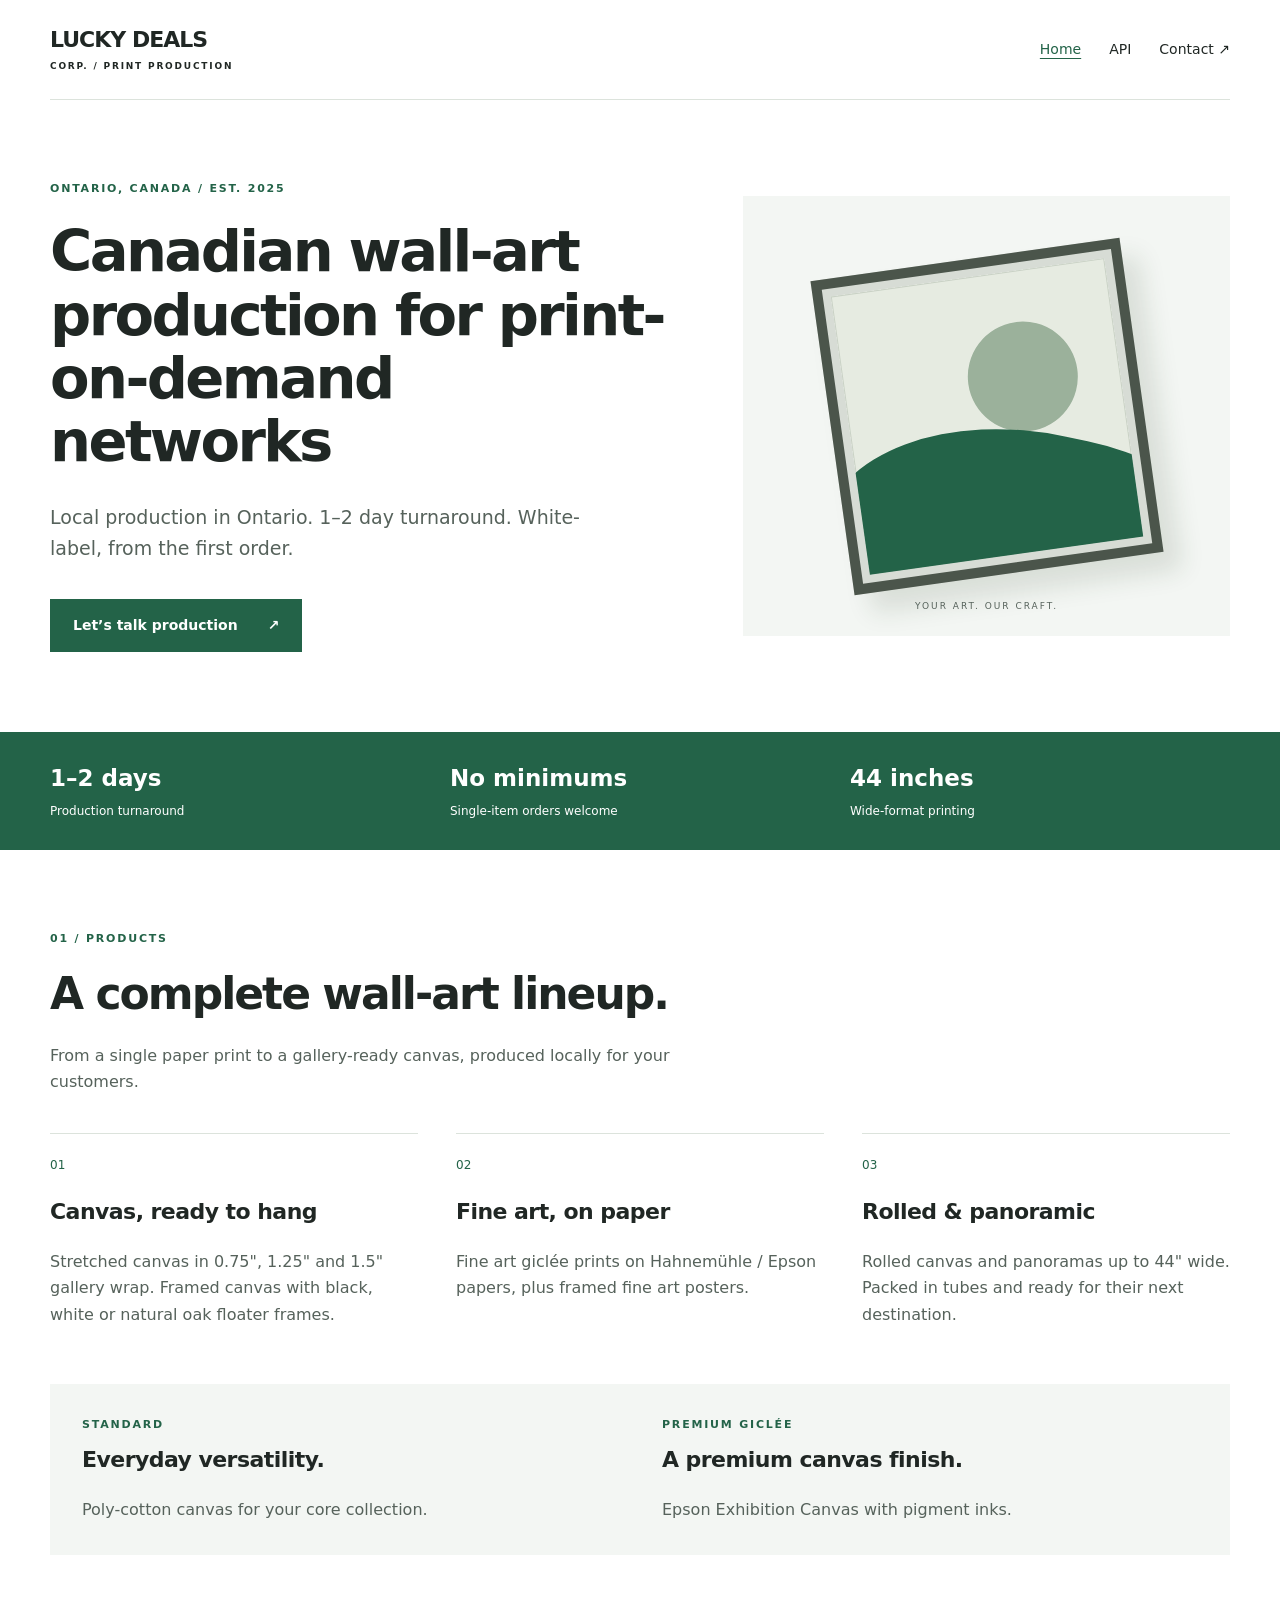
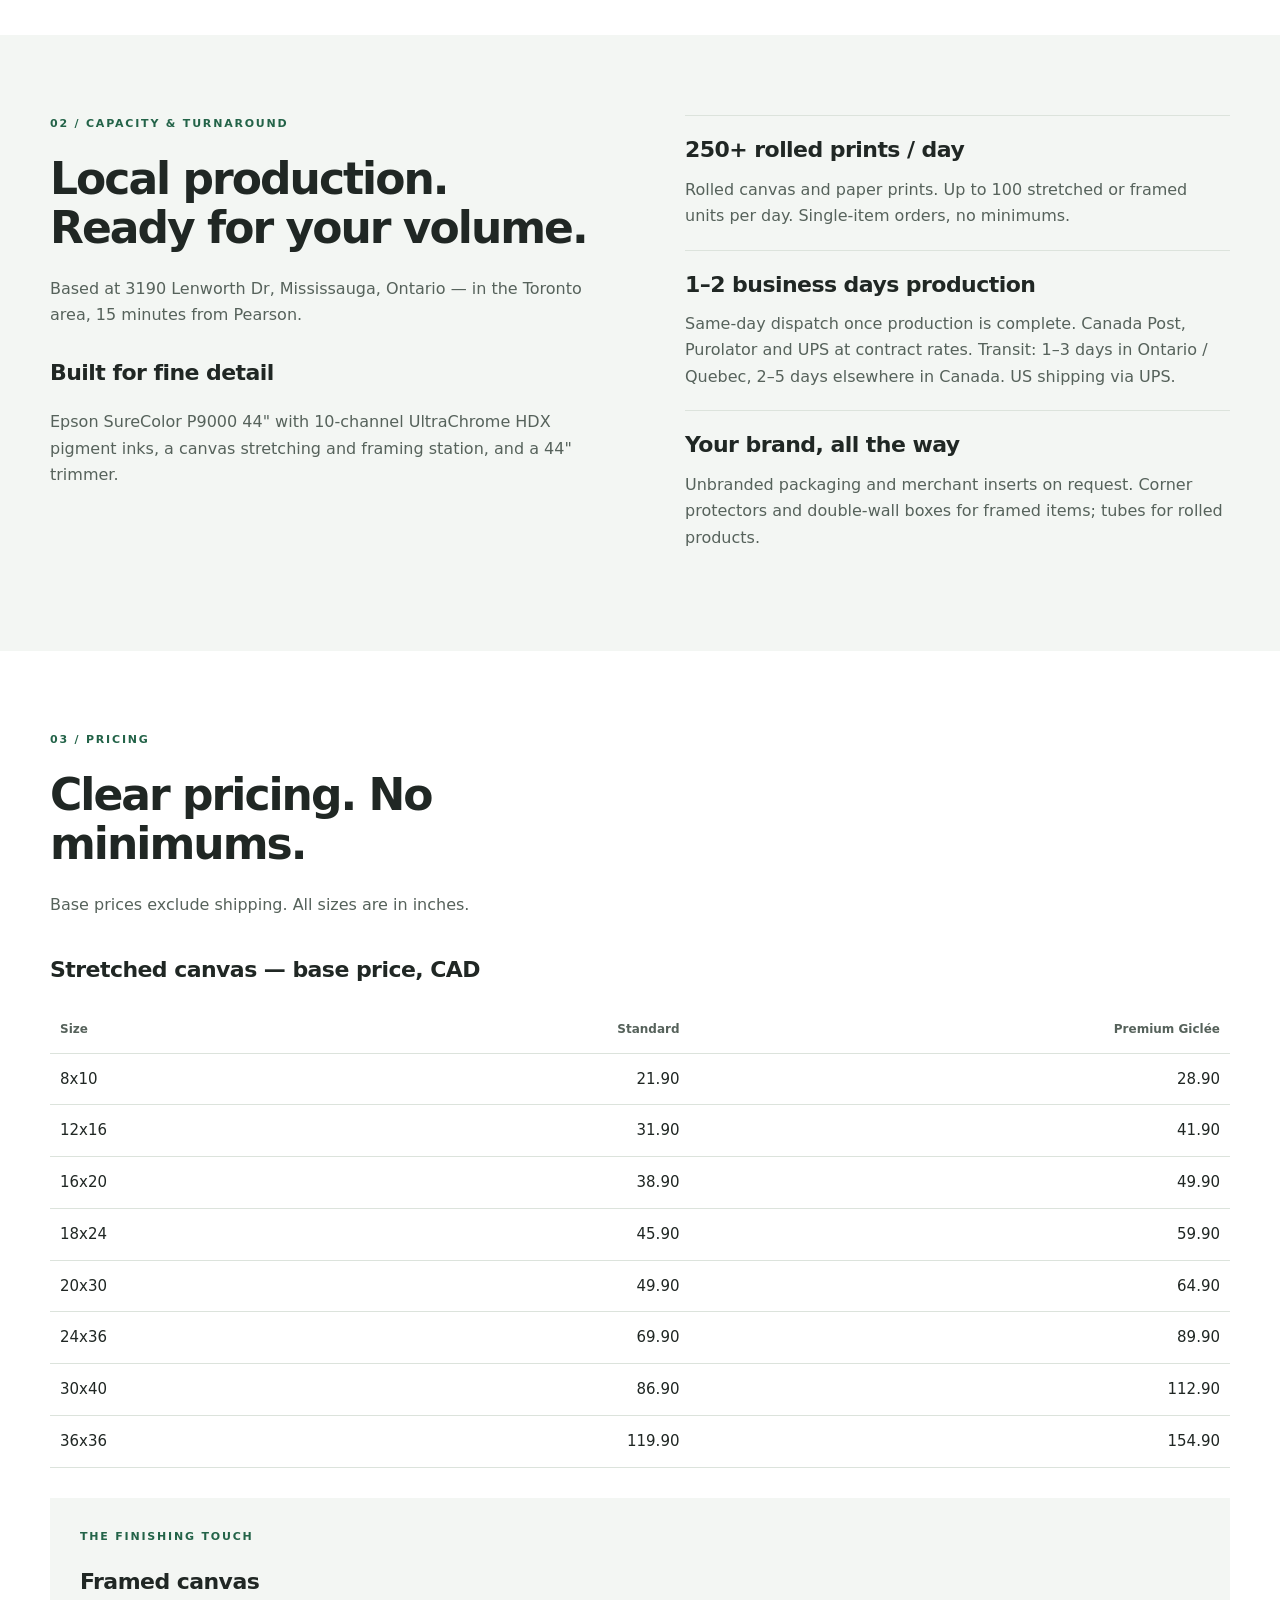
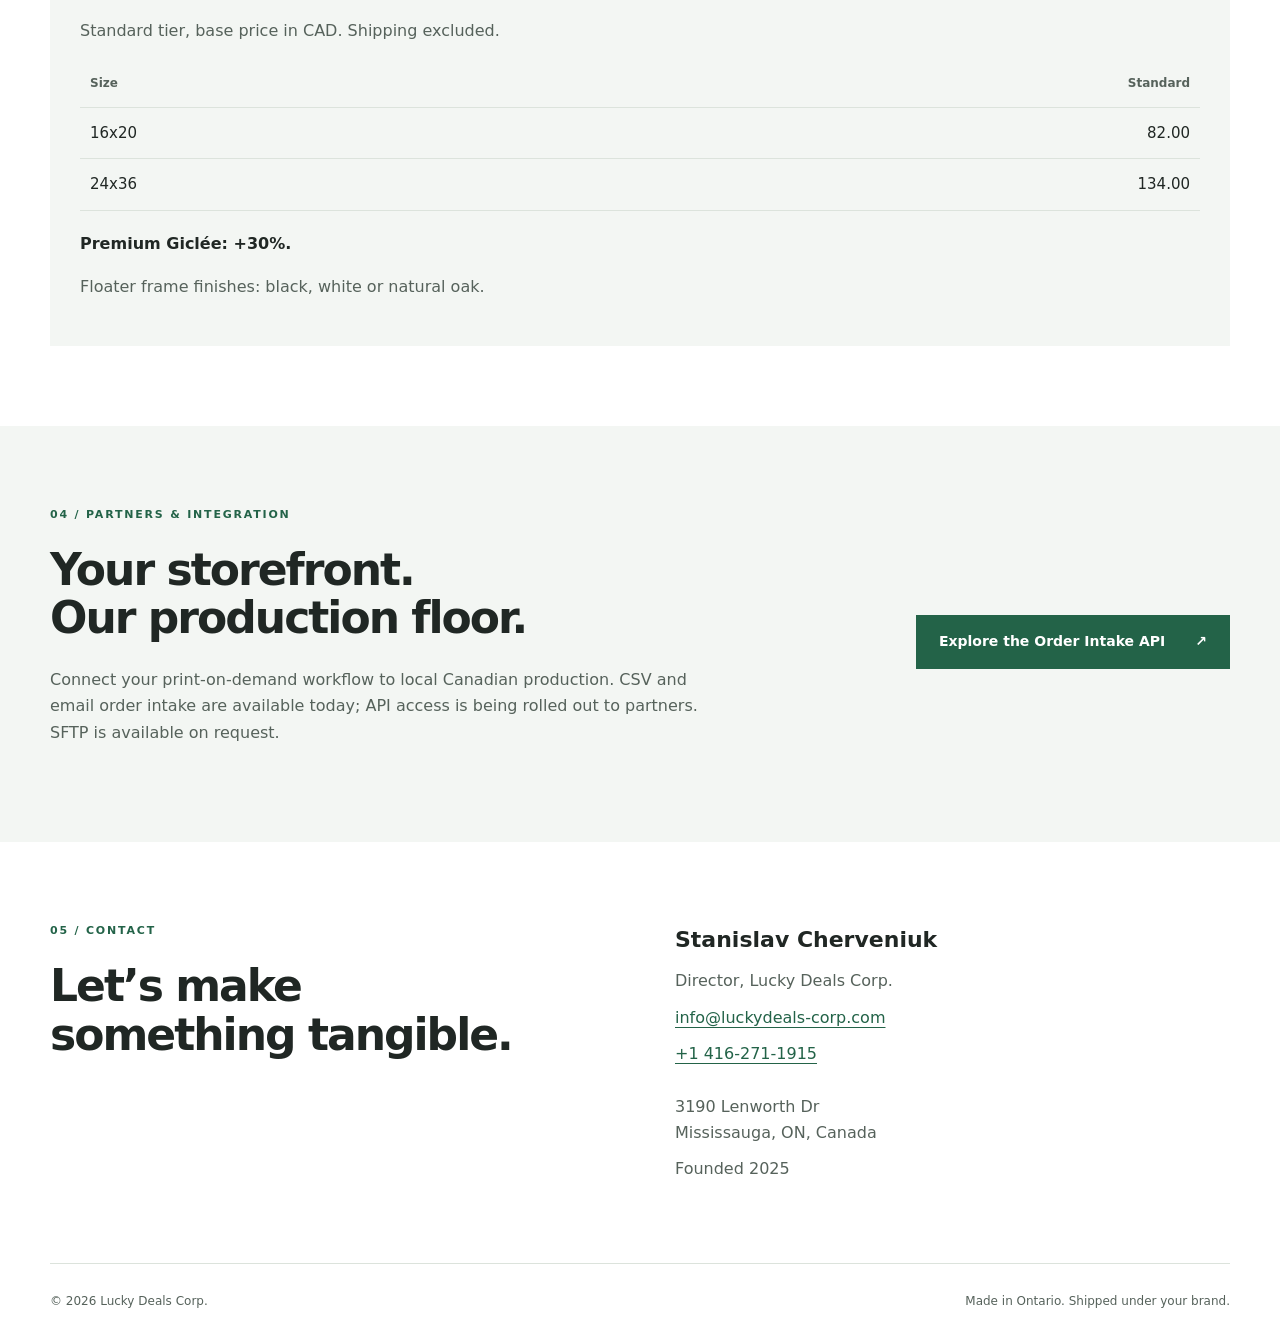
==== index.html @ c273208e "Build responsive wall-art production website and partner API docs" ====
<!doctype html>
<html lang="en"><head><meta charset="utf-8"><meta name="viewport" content="width=device-width, initial-scale=1"><title>Lucky Deals Corp. | Canadian wall-art production</title><meta name="description" content="White-label canvas and fine art print production in Ontario. No minimums, 1–2 business days production, and Canadian shipping."><link rel="stylesheet" href="style.css"></head><body><a class="skip" href="#main">Skip to content</a><header class="shell header"><a class="brand" href="index.html">LUCKY DEALS<span>CORP. / PRINT PRODUCTION</span></a><nav aria-label="Main navigation"><a href="index.html" aria-current="page">Home</a><a href="api.html">API</a><a href="mailto:info@luckydeals-corp.com">Contact <span aria-hidden="true">↗</span></a></nav></header><main id="main"><section class="shell hero"><div><p class="eyebrow">ONTARIO, CANADA / EST. 2025</p><h1>Canadian wall-art production for print-on-demand networks</h1><p class="lead">Local production in Ontario. 1–2 day turnaround. White-label, from the first order.</p><a class="button" href="mailto:info@luckydeals-corp.com">Let’s talk production <span aria-hidden="true">↗</span></a></div><div class="art" role="img" aria-label="Illustration of layered gallery-wrap canvas and a floater frame"><div class="art-frame"><div class="art-canvas"><div class="art-circle"></div><div class="art-hill"></div></div></div><span class="art-label">YOUR ART. OUR CRAFT.</span></div></section>
<div class="band"><div class="shell facts"><span><strong>1–2 days</strong>Production turnaround</span><span><strong>No minimums</strong>Single-item orders welcome</span><span><strong>44 inches</strong>Wide-format printing</span></div></div>
<section class="shell section" id="products"><div class="section-heading"><p class="eyebrow">01 / PRODUCTS</p><h2>A complete wall-art lineup.</h2><p>From a single paper print to a gallery-ready canvas, produced locally for your customers.</p></div><div class="products"><article><span class="number">01</span><h3>Canvas, ready to hang</h3><p>Stretched canvas in 0.75", 1.25" and 1.5" gallery wrap. Framed canvas with black, white or natural oak floater frames.</p></article><article><span class="number">02</span><h3>Fine art, on paper</h3><p>Fine art giclée prints on Hahnemühle / Epson papers, plus framed fine art posters.</p></article><article><span class="number">03</span><h3>Rolled &amp; panoramic</h3><p>Rolled canvas and panoramas up to 44" wide. Packed in tubes and ready for their next destination.</p></article></div><div class="tiers"><div><p class="eyebrow">STANDARD</p><h3>Everyday versatility.</h3><p>Poly-cotton canvas for your core collection.</p></div><div><p class="eyebrow">PREMIUM GICLÉE</p><h3>A premium canvas finish.</h3><p>Epson Exhibition Canvas with pigment inks.</p></div></div></section>
<section class="section soft"><div class="shell operations"><div><p class="eyebrow">02 / CAPACITY &amp; TURNAROUND</p><h2>Local production.<br>Ready for your volume.</h2><p>Based at 3190 Lenworth Dr, Mississauga, Ontario — in the Toronto area, 15 minutes from Pearson.</p><h3>Built for fine detail</h3><p>Epson SureColor P9000 44" with 10-channel UltraChrome HDX pigment inks, a canvas stretching and framing station, and a 44" trimmer.</p></div><div class="details"><article><h3>250+ rolled prints / day</h3><p>Rolled canvas and paper prints. Up to 100 stretched or framed units per day. Single-item orders, no minimums.</p></article><article><h3>1–2 business days production</h3><p>Same-day dispatch once production is complete. Canada Post, Purolator and UPS at contract rates. Transit: 1–3 days in Ontario / Quebec, 2–5 days elsewhere in Canada. US shipping via UPS.</p></article><article><h3>Your brand, all the way</h3><p>Unbranded packaging and merchant inserts on request. Corner protectors and double-wall boxes for framed items; tubes for rolled products.</p></article></div></div></section>
<section class="shell section" id="pricing"><div class="section-heading"><p class="eyebrow">03 / PRICING</p><h2>Clear pricing. No minimums.</h2><p>Base prices exclude shipping. All sizes are in inches.</p></div><div class="pricing-layout"><div><h3>Stretched canvas — base price, CAD</h3><div class="table-wrap"><table><thead><tr><th scope="col">Size</th><th scope="col">Standard</th><th scope="col">Premium Giclée</th></tr></thead><tbody><tr><th scope="row">8x10</th><td>21.90</td><td>28.90</td></tr><tr><th scope="row">12x16</th><td>31.90</td><td>41.90</td></tr><tr><th scope="row">16x20</th><td>38.90</td><td>49.90</td></tr><tr><th scope="row">18x24</th><td>45.90</td><td>59.90</td></tr><tr><th scope="row">20x30</th><td>49.90</td><td>64.90</td></tr><tr><th scope="row">24x36</th><td>69.90</td><td>89.90</td></tr><tr><th scope="row">30x40</th><td>86.90</td><td>112.90</td></tr><tr><th scope="row">36x36</th><td>119.90</td><td>154.90</td></tr></tbody></table></div></div><aside class="framed"><p class="eyebrow">THE FINISHING TOUCH</p><h3>Framed canvas</h3><p>Standard tier, base price in CAD. Shipping excluded.</p><table><thead><tr><th scope="col">Size</th><th scope="col">Standard</th></tr></thead><tbody><tr><th scope="row">16x20</th><td>82.00</td></tr><tr><th scope="row">24x36</th><td>134.00</td></tr></tbody></table><p class="note">Premium Giclée: +30%.</p><p>Floater frame finishes: black, white or natural oak.</p></aside></div></section>
<section class="soft section"><div class="shell partner"><div><p class="eyebrow">04 / PARTNERS &amp; INTEGRATION</p><h2>Your storefront.<br>Our production floor.</h2><p>Connect your print-on-demand workflow to local Canadian production. CSV and email order intake are available today; API access is being rolled out to partners. SFTP is available on request.</p></div><a class="button" href="api.html">Explore the Order Intake API <span aria-hidden="true">↗</span></a></div></section>
<section class="shell section contact" id="contact"><div><p class="eyebrow">05 / CONTACT</p><h2>Let’s make<br>something tangible.</h2></div><address><strong>Stanislav Cherveniuk</strong><span>Director, Lucky Deals Corp.</span><a href="mailto:info@luckydeals-corp.com">info@luckydeals-corp.com</a><a href="tel:+14162711915">+1 416-271-1915</a><span>3190 Lenworth Dr<br>Mississauga, ON, Canada</span><span>Founded 2025</span></address></section></main><footer class="shell footer"><span>© 2026 Lucky Deals Corp.</span><span>Made in Ontario. Shipped under your brand.</span></footer></body></html>
---- style.css ----
/* Shared buildless stylesheet. */
:root{--ink:#202724;--muted:#56625b;--accent:#236348;--soft:#f3f6f3;--line:#dce3dc}*{box-sizing:border-box}html{scroll-behavior:smooth}body{margin:0;background:#fff;color:var(--ink);font:16px/1.65 system-ui,-apple-system,BlinkMacSystemFont,"Segoe UI",sans-serif}a{color:var(--accent);text-underline-offset:4px}a:hover{text-decoration-thickness:2px}a:focus-visible,pre:focus-visible{outline:3px solid var(--accent);outline-offset:5px}.shell{width:min(1180px,calc(100% - 64px));margin-inline:auto}.header{display:flex;align-items:center;justify-content:space-between;gap:24px;padding-block:26px;border-bottom:1px solid var(--line)}.brand{color:var(--ink);font-size:22px;line-height:1.2;font-weight:850;letter-spacing:-1px;text-decoration:none}.brand span{display:block;font-size:9px;letter-spacing:1.8px;font-weight:600;margin-top:7px}nav{display:flex;gap:28px}nav a{color:var(--ink);text-decoration:none;font-size:14px;padding-block:12px}nav a[aria-current]{color:var(--accent);text-decoration:underline}.skip{position:absolute;top:-100px;left:20px;background:white;padding:12px;z-index:3}.skip:focus{top:12px}.hero{display:grid;grid-template-columns:1.3fr 1fr;gap:60px;align-items:center;padding-block:80px}h1,h2,h3,p{margin-top:0}h1,h2,h3{line-height:1.1;letter-spacing:-.045em}h1{font-size:clamp(38px,4.5vw,60px);font-weight:650;margin-bottom:28px}h2{font-size:clamp(32px,3.5vw,44px);font-weight:600;margin-bottom:24px}h3{font-size:22px;font-weight:600;line-height:1.3;letter-spacing:-.025em}.eyebrow{font-size:11px;font-weight:750;letter-spacing:1.8px;color:var(--accent);margin-bottom:22px}.lead{font-size:19px;color:var(--muted);max-width:570px}.button{display:inline-flex;justify-content:space-between;gap:30px;align-items:center;background:var(--accent);color:white;padding:15px 23px;text-decoration:none;font-size:14px;font-weight:600;margin-top:16px}.button:hover{background:#174c35}.art{height:440px;position:relative;display:grid;place-items:center;background:var(--soft);overflow:hidden}.art-frame{width:64%;height:72%;background:#d7dcd5;border:10px solid #4b554b;box-shadow:16px 20px 24px #263d2320;transform:rotate(-8deg);padding:8px}.art-canvas{position:relative;height:100%;overflow:hidden;background:#e6ebe1;box-shadow:inset 0 0 0 1px #cad2c6}.art-circle{width:110px;height:110px;border-radius:50%;background:#9bb19b;position:absolute;right:15%;top:18%}.art-hill{width:160%;height:100%;background:var(--accent);position:absolute;left:-20%;top:58%;border-radius:50% 45% 0 0;transform:rotate(20deg)}.art-label{position:absolute;bottom:22px;font-size:9px;letter-spacing:2px;color:var(--muted)}.band{background:var(--accent);color:white}.facts{display:grid;grid-template-columns:repeat(3,1fr);padding-block:28px;gap:20px}.facts span{font-size:12px;display:grid;gap:4px}.facts strong{font-size:23px;font-weight:600}.section{padding-block:80px}.section-heading{max-width:650px;margin-bottom:38px}.section-heading p:last-child,p{color:var(--muted)}.products{display:grid;grid-template-columns:repeat(3,1fr);gap:38px}.products article{border-top:1px solid var(--line);padding-top:22px}.number{font-size:12px;color:var(--accent);display:block;margin-bottom:22px}.tiers{display:grid;grid-template-columns:1fr 1fr;gap:44px;margin-top:40px;padding:32px;background:var(--soft)}.tiers p:last-child{margin-bottom:0}.tiers .eyebrow{margin-bottom:12px}.soft{background:var(--soft)}.operations{display:grid;grid-template-columns:1fr 1fr;gap:90px}.operations h3{margin-top:30px}.details article{border-top:1px solid var(--line);padding-block:20px}.details h3{margin-top:0;margin-bottom:12px}.details p{margin-bottom:0}.pricing-layout{display:grid;grid-template-columns:1fr;gap:30px;align-items:start}.table-wrap{max-width:100%}table{width:100%;border-collapse:collapse;text-align:left;font-size:15px}th,td{padding:13px 10px;border-bottom:1px solid var(--line)}thead th{font-size:12px;color:var(--muted);font-weight:600}tbody th{font-weight:500}td:not(:first-child),thead th:not(:first-child){text-align:right;font-variant-numeric:tabular-nums}.framed{padding:30px;background:var(--soft)}.note{font-weight:650;color:var(--ink);margin-top:20px}.partner{display:flex;justify-content:space-between;align-items:center;gap:60px}.partner>div{max-width:650px}.partner .button{flex-shrink:0}.contact{display:grid;grid-template-columns:1fr 1fr;gap:70px}address{font-style:normal;display:grid;gap:10px}address strong{font-size:22px}address span{color:var(--muted)}address span:nth-last-child(2){margin-top:16px}.footer{border-top:1px solid var(--line);padding-block:28px;display:flex;justify-content:space-between;gap:20px;font-size:12px;color:var(--muted)}.docs{max-width:900px;padding-top:70px}.docs h1{font-size:clamp(38px,5vw,64px)}.notice{border-left:3px solid var(--accent);background:var(--soft);padding:18px 22px;color:var(--ink)}.docs-intro{padding-bottom:30px}.endpoint{padding-block:36px;border-top:1px solid var(--line)}.endpoint h2{font-size:28px;overflow-wrap:anywhere}.endpoint h3{font-size:16px;margin-top:25px}.method{display:inline-block;font:700 12px/1.4 system-ui;background:var(--soft);color:var(--accent);padding:6px 9px;vertical-align:middle;letter-spacing:0}code{font-family:ui-monospace,SFMono-Regular,Consolas,monospace;font-size:.87em;overflow-wrap:anywhere}pre{background:#202c25;color:#edf5ed;padding:24px;max-width:100%;border-radius:2px;white-space:pre-wrap;overflow-wrap:anywhere;font-size:14px;line-height:1.65}pre code{font-size:inherit}.sku-list{padding-left:22px}.sku-list li{padding:5px 0}.docs td{text-align:left}.docs .footer{margin-top:30px}@media(max-width:800px){.hero{gap:30px;padding-block:50px}.art{height:350px}.operations{gap:35px}.pricing-layout{gap:30px;grid-template-columns:1fr}.partner{align-items:flex-start;flex-direction:column;gap:12px}.products{gap:22px}.section{padding-block:55px}}@media(max-width:600px){.shell{width:calc(100% - 36px)}.header{gap:16px;flex-wrap:wrap;padding-block:20px}.brand{font-size:20px}.brand span{font-size:8px}nav{gap:20px}.hero{grid-template-columns:1fr;gap:32px;padding-block:38px}.art{height:310px}.hero h1{font-size:40px}.facts{gap:18px}.facts strong{font-size:18px}.facts span{font-size:11px}.products,.tiers,.operations,.pricing-layout,.contact{grid-template-columns:1fr;gap:28px}.tiers{padding:24px;margin-top:24px}.products article{padding-top:20px}.number{margin-bottom:12px}.section{padding-block:45px}.section-heading{margin-bottom:28px}th,td{padding:12px 6px;font-size:14px}thead th{font-size:11px}.framed{padding:24px}.footer{flex-direction:column;gap:6px}.docs{padding-top:38px}pre{padding:16px;font-size:12px}.endpoint h2{font-size:23px}.docs td{font-size:13px}.contact{gap:16px}.button{gap:20px}}@media(prefers-reduced-motion:reduce){html{scroll-behavior:auto}}
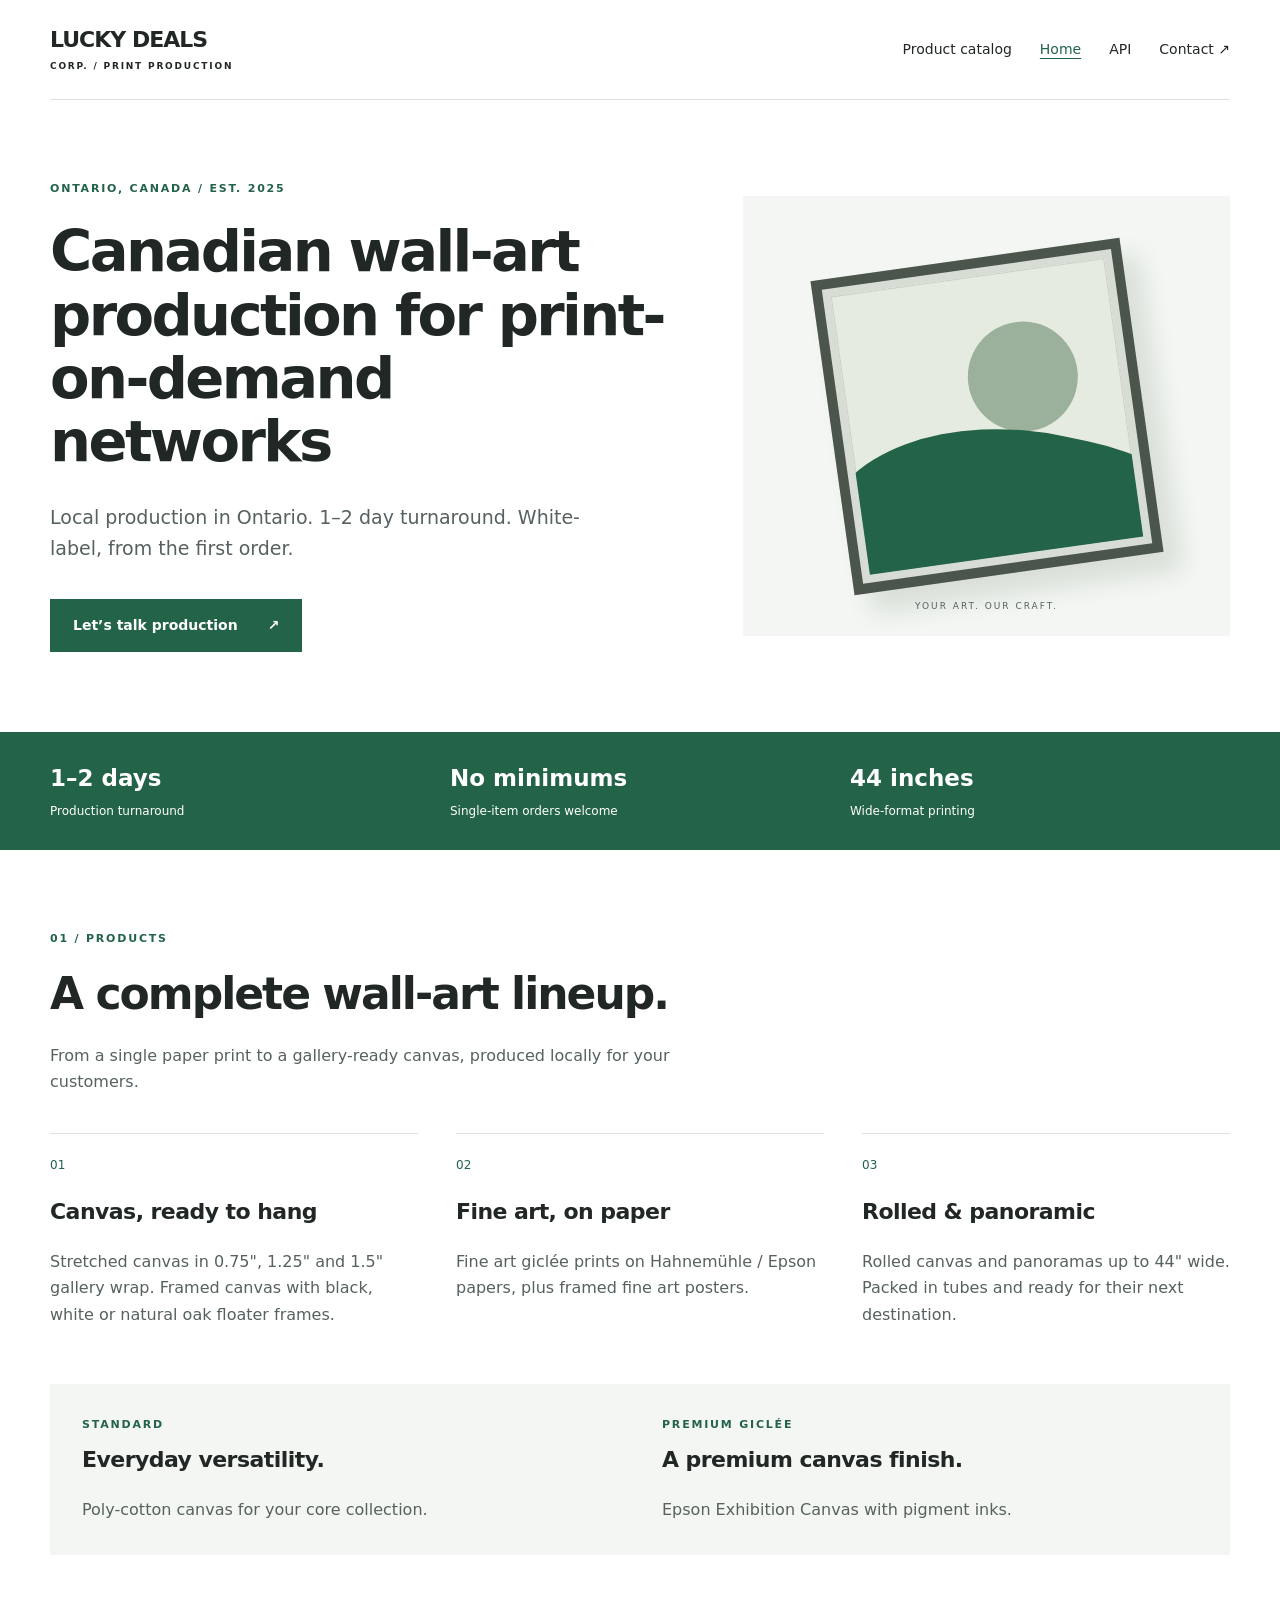
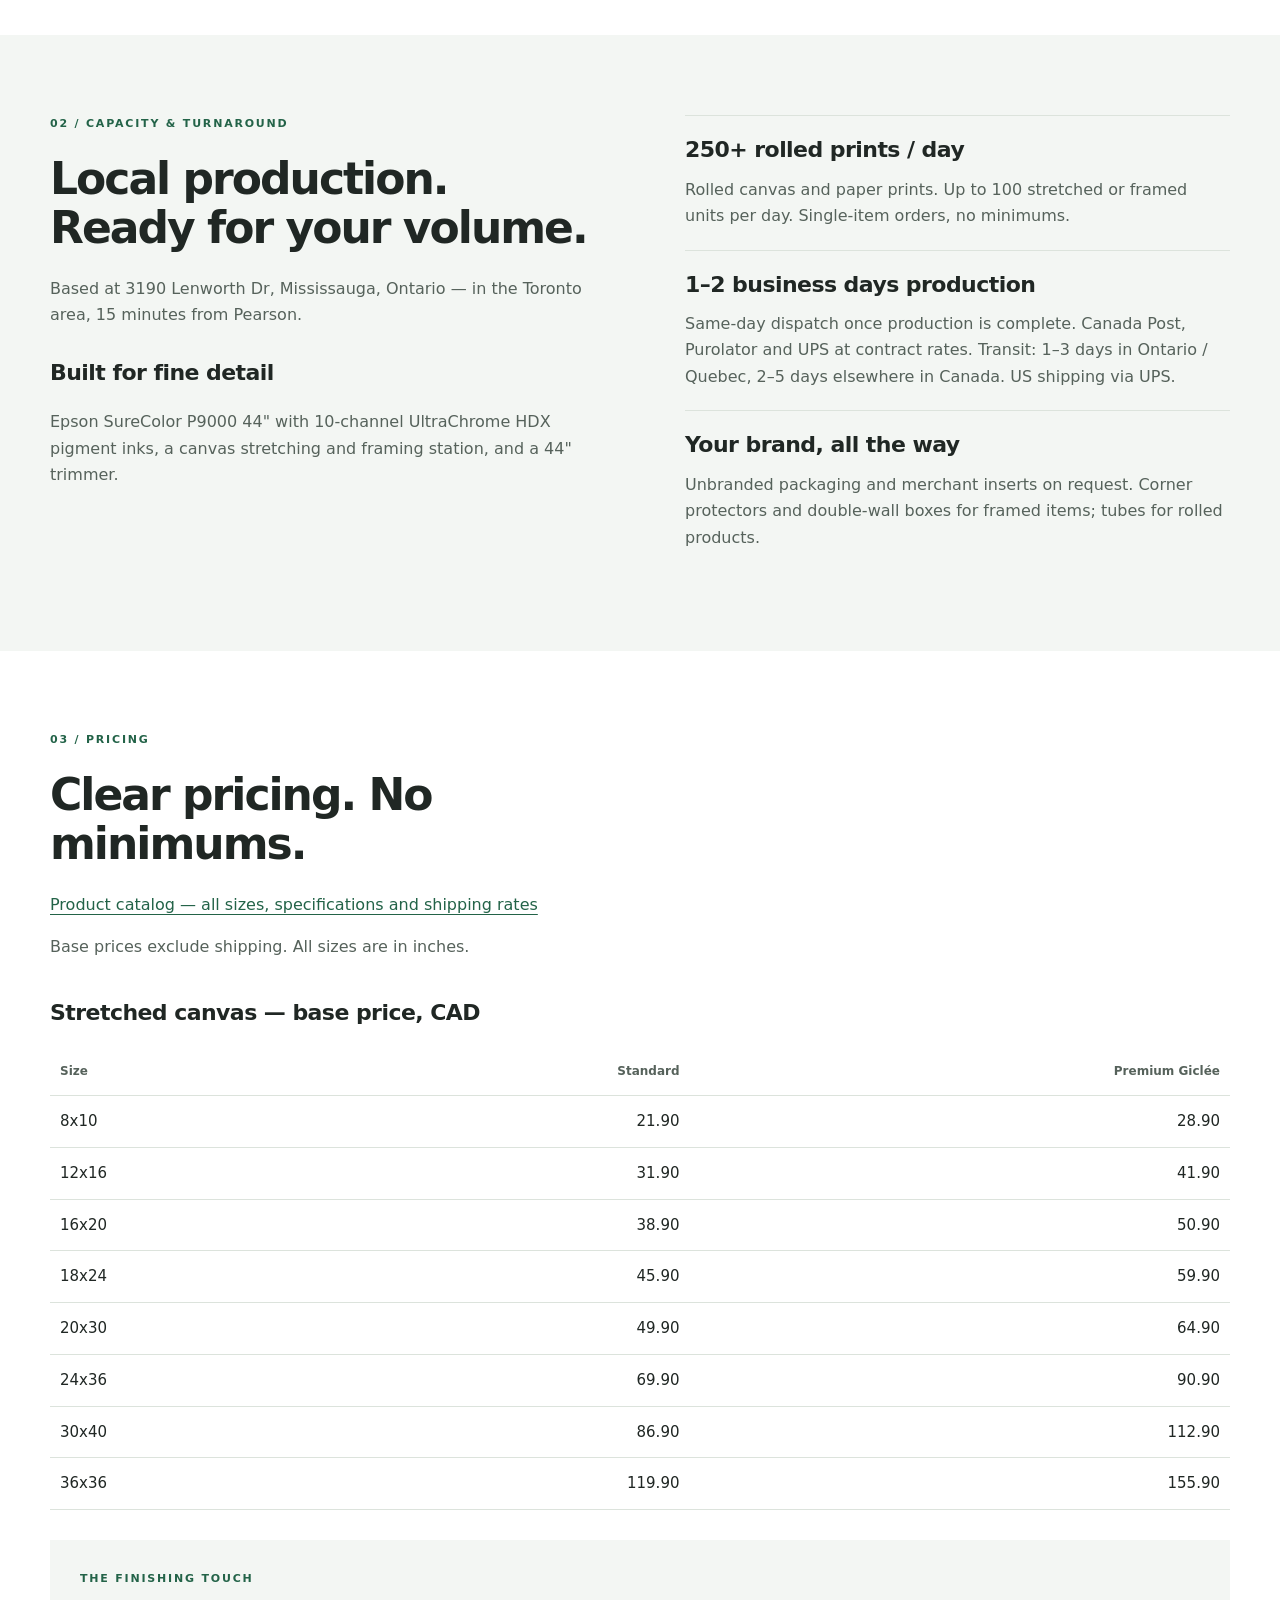
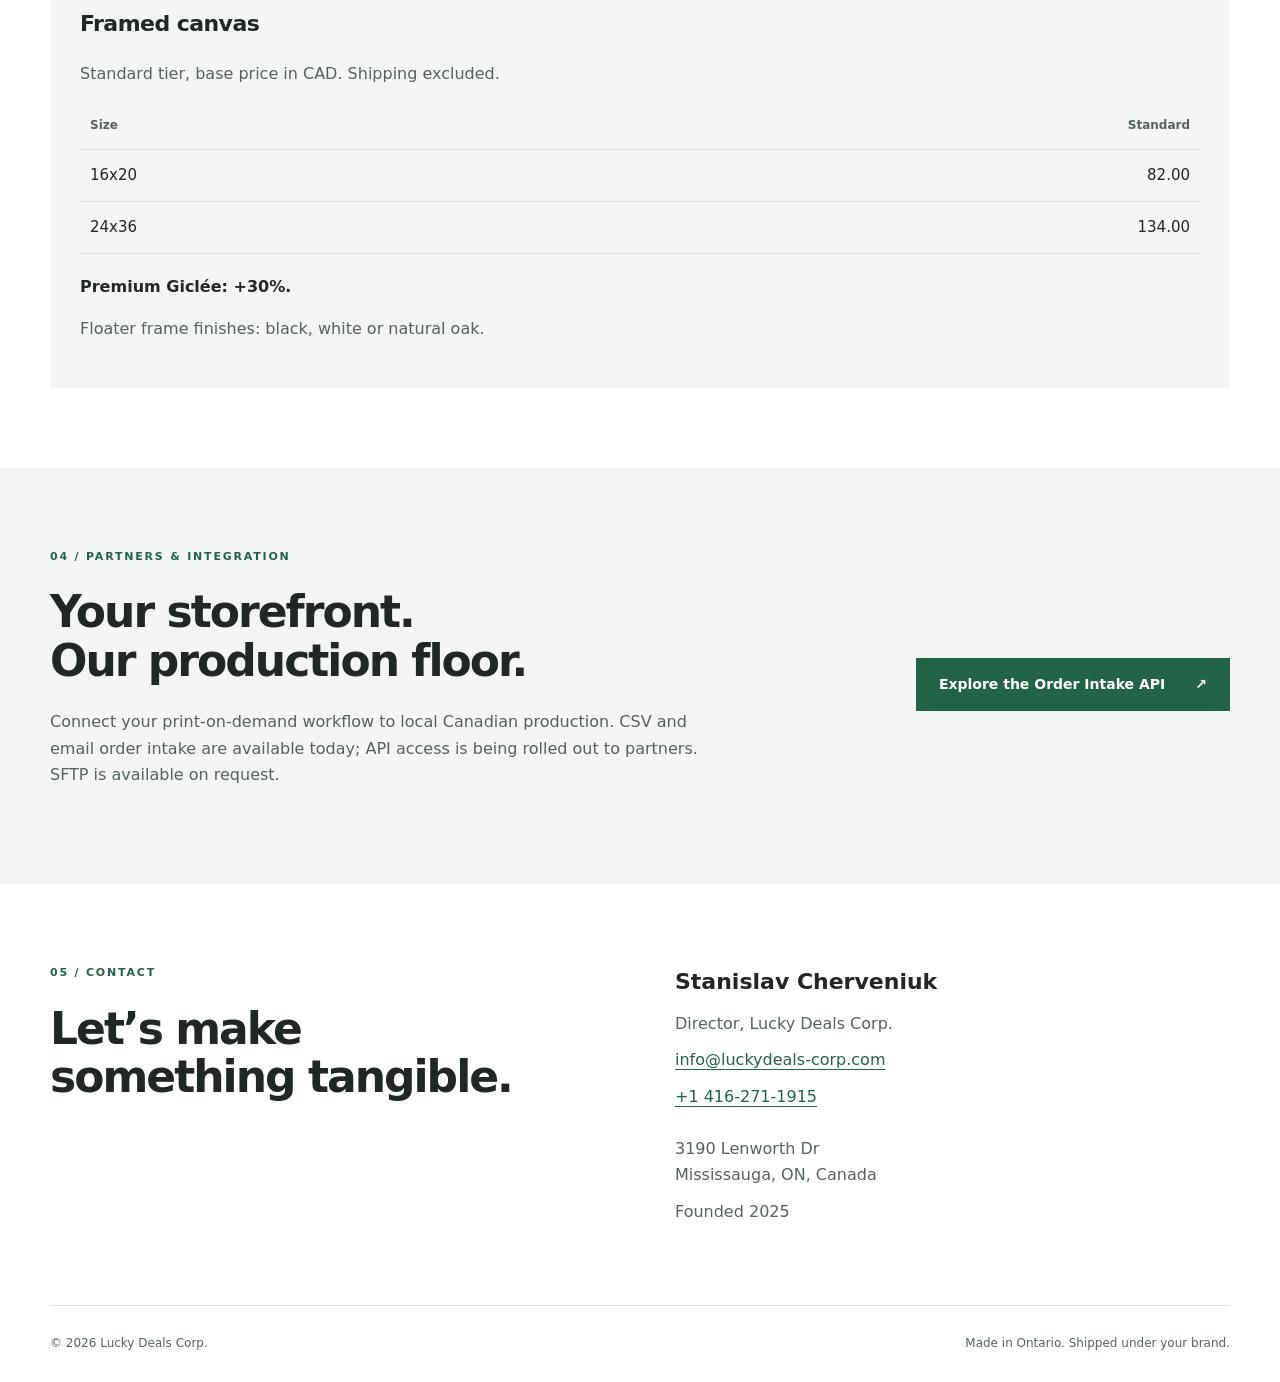
==== commit dc3b9f1c: "Publish full product catalog, CSV exports and partner shipping rates" ====
--- a/index.html
+++ b/index.html
@@ -1,8 +1,8 @@
 <!doctype html>
-<html lang="en"><head><meta charset="utf-8"><meta name="viewport" content="width=device-width, initial-scale=1"><title>Lucky Deals Corp. | Canadian wall-art production</title><meta name="description" content="White-label canvas and fine art print production in Ontario. No minimums, 1–2 business days production, and Canadian shipping."><link rel="stylesheet" href="style.css"></head><body><a class="skip" href="#main">Skip to content</a><header class="shell header"><a class="brand" href="index.html">LUCKY DEALS<span>CORP. / PRINT PRODUCTION</span></a><nav aria-label="Main navigation"><a href="index.html" aria-current="page">Home</a><a href="api.html">API</a><a href="mailto:info@luckydeals-corp.com">Contact <span aria-hidden="true">↗</span></a></nav></header><main id="main"><section class="shell hero"><div><p class="eyebrow">ONTARIO, CANADA / EST. 2025</p><h1>Canadian wall-art production for print-on-demand networks</h1><p class="lead">Local production in Ontario. 1–2 day turnaround. White-label, from the first order.</p><a class="button" href="mailto:info@luckydeals-corp.com">Let’s talk production <span aria-hidden="true">↗</span></a></div><div class="art" role="img" aria-label="Illustration of layered gallery-wrap canvas and a floater frame"><div class="art-frame"><div class="art-canvas"><div class="art-circle"></div><div class="art-hill"></div></div></div><span class="art-label">YOUR ART. OUR CRAFT.</span></div></section>
+<html lang="en"><head><meta charset="utf-8"><meta name="viewport" content="width=device-width, initial-scale=1"><title>Lucky Deals Corp. | Canadian wall-art production</title><meta name="description" content="White-label canvas and fine art print production in Ontario. No minimums, 1–2 business days production, and Canadian shipping."><link rel="stylesheet" href="style.css"></head><body><a class="skip" href="#main">Skip to content</a><header class="shell header"><a class="brand" href="index.html">LUCKY DEALS<span>CORP. / PRINT PRODUCTION</span></a><nav aria-label="Main navigation"><a href="/catalog/">Product catalog</a><a href="index.html" aria-current="page">Home</a><a href="api.html">API</a><a href="mailto:info@luckydeals-corp.com">Contact <span aria-hidden="true">↗</span></a></nav></header><main id="main"><section class="shell hero"><div><p class="eyebrow">ONTARIO, CANADA / EST. 2025</p><h1>Canadian wall-art production for print-on-demand networks</h1><p class="lead">Local production in Ontario. 1–2 day turnaround. White-label, from the first order.</p><a class="button" href="mailto:info@luckydeals-corp.com">Let’s talk production <span aria-hidden="true">↗</span></a></div><div class="art" role="img" aria-label="Illustration of layered gallery-wrap canvas and a floater frame"><div class="art-frame"><div class="art-canvas"><div class="art-circle"></div><div class="art-hill"></div></div></div><span class="art-label">YOUR ART. OUR CRAFT.</span></div></section>
 <div class="band"><div class="shell facts"><span><strong>1–2 days</strong>Production turnaround</span><span><strong>No minimums</strong>Single-item orders welcome</span><span><strong>44 inches</strong>Wide-format printing</span></div></div>
 <section class="shell section" id="products"><div class="section-heading"><p class="eyebrow">01 / PRODUCTS</p><h2>A complete wall-art lineup.</h2><p>From a single paper print to a gallery-ready canvas, produced locally for your customers.</p></div><div class="products"><article><span class="number">01</span><h3>Canvas, ready to hang</h3><p>Stretched canvas in 0.75", 1.25" and 1.5" gallery wrap. Framed canvas with black, white or natural oak floater frames.</p></article><article><span class="number">02</span><h3>Fine art, on paper</h3><p>Fine art giclée prints on Hahnemühle / Epson papers, plus framed fine art posters.</p></article><article><span class="number">03</span><h3>Rolled &amp; panoramic</h3><p>Rolled canvas and panoramas up to 44" wide. Packed in tubes and ready for their next destination.</p></article></div><div class="tiers"><div><p class="eyebrow">STANDARD</p><h3>Everyday versatility.</h3><p>Poly-cotton canvas for your core collection.</p></div><div><p class="eyebrow">PREMIUM GICLÉE</p><h3>A premium canvas finish.</h3><p>Epson Exhibition Canvas with pigment inks.</p></div></div></section>
 <section class="section soft"><div class="shell operations"><div><p class="eyebrow">02 / CAPACITY &amp; TURNAROUND</p><h2>Local production.<br>Ready for your volume.</h2><p>Based at 3190 Lenworth Dr, Mississauga, Ontario — in the Toronto area, 15 minutes from Pearson.</p><h3>Built for fine detail</h3><p>Epson SureColor P9000 44" with 10-channel UltraChrome HDX pigment inks, a canvas stretching and framing station, and a 44" trimmer.</p></div><div class="details"><article><h3>250+ rolled prints / day</h3><p>Rolled canvas and paper prints. Up to 100 stretched or framed units per day. Single-item orders, no minimums.</p></article><article><h3>1–2 business days production</h3><p>Same-day dispatch once production is complete. Canada Post, Purolator and UPS at contract rates. Transit: 1–3 days in Ontario / Quebec, 2–5 days elsewhere in Canada. US shipping via UPS.</p></article><article><h3>Your brand, all the way</h3><p>Unbranded packaging and merchant inserts on request. Corner protectors and double-wall boxes for framed items; tubes for rolled products.</p></article></div></div></section>
-<section class="shell section" id="pricing"><div class="section-heading"><p class="eyebrow">03 / PRICING</p><h2>Clear pricing. No minimums.</h2><p>Base prices exclude shipping. All sizes are in inches.</p></div><div class="pricing-layout"><div><h3>Stretched canvas — base price, CAD</h3><div class="table-wrap"><table><thead><tr><th scope="col">Size</th><th scope="col">Standard</th><th scope="col">Premium Giclée</th></tr></thead><tbody><tr><th scope="row">8x10</th><td>21.90</td><td>28.90</td></tr><tr><th scope="row">12x16</th><td>31.90</td><td>41.90</td></tr><tr><th scope="row">16x20</th><td>38.90</td><td>49.90</td></tr><tr><th scope="row">18x24</th><td>45.90</td><td>59.90</td></tr><tr><th scope="row">20x30</th><td>49.90</td><td>64.90</td></tr><tr><th scope="row">24x36</th><td>69.90</td><td>89.90</td></tr><tr><th scope="row">30x40</th><td>86.90</td><td>112.90</td></tr><tr><th scope="row">36x36</th><td>119.90</td><td>154.90</td></tr></tbody></table></div></div><aside class="framed"><p class="eyebrow">THE FINISHING TOUCH</p><h3>Framed canvas</h3><p>Standard tier, base price in CAD. Shipping excluded.</p><table><thead><tr><th scope="col">Size</th><th scope="col">Standard</th></tr></thead><tbody><tr><th scope="row">16x20</th><td>82.00</td></tr><tr><th scope="row">24x36</th><td>134.00</td></tr></tbody></table><p class="note">Premium Giclée: +30%.</p><p>Floater frame finishes: black, white or natural oak.</p></aside></div></section>
+<section class="shell section" id="pricing"><div class="section-heading"><p class="eyebrow">03 / PRICING</p><h2>Clear pricing. No minimums.</h2><p><a href="/catalog/">Product catalog — all sizes, specifications and shipping rates</a></p><p>Base prices exclude shipping. All sizes are in inches.</p></div><div class="pricing-layout"><div><h3>Stretched canvas — base price, CAD</h3><div class="table-wrap"><table><thead><tr><th scope="col">Size</th><th scope="col">Standard</th><th scope="col">Premium Giclée</th></tr></thead><tbody><tr><th scope="row">8x10</th><td>21.90</td><td>28.90</td></tr><tr><th scope="row">12x16</th><td>31.90</td><td>41.90</td></tr><tr><th scope="row">16x20</th><td>38.90</td><td>50.90</td></tr><tr><th scope="row">18x24</th><td>45.90</td><td>59.90</td></tr><tr><th scope="row">20x30</th><td>49.90</td><td>64.90</td></tr><tr><th scope="row">24x36</th><td>69.90</td><td>90.90</td></tr><tr><th scope="row">30x40</th><td>86.90</td><td>112.90</td></tr><tr><th scope="row">36x36</th><td>119.90</td><td>155.90</td></tr></tbody></table></div></div><aside class="framed"><p class="eyebrow">THE FINISHING TOUCH</p><h3>Framed canvas</h3><p>Standard tier, base price in CAD. Shipping excluded.</p><table><thead><tr><th scope="col">Size</th><th scope="col">Standard</th></tr></thead><tbody><tr><th scope="row">16x20</th><td>82.00</td></tr><tr><th scope="row">24x36</th><td>134.00</td></tr></tbody></table><p class="note">Premium Giclée: +30%.</p><p>Floater frame finishes: black, white or natural oak.</p></aside></div></section>
 <section class="soft section"><div class="shell partner"><div><p class="eyebrow">04 / PARTNERS &amp; INTEGRATION</p><h2>Your storefront.<br>Our production floor.</h2><p>Connect your print-on-demand workflow to local Canadian production. CSV and email order intake are available today; API access is being rolled out to partners. SFTP is available on request.</p></div><a class="button" href="api.html">Explore the Order Intake API <span aria-hidden="true">↗</span></a></div></section>
 <section class="shell section contact" id="contact"><div><p class="eyebrow">05 / CONTACT</p><h2>Let’s make<br>something tangible.</h2></div><address><strong>Stanislav Cherveniuk</strong><span>Director, Lucky Deals Corp.</span><a href="mailto:info@luckydeals-corp.com">info@luckydeals-corp.com</a><a href="tel:+14162711915">+1 416-271-1915</a><span>3190 Lenworth Dr<br>Mississauga, ON, Canada</span><span>Founded 2025</span></address></section></main><footer class="shell footer"><span>© 2026 Lucky Deals Corp.</span><span>Made in Ontario. Shipped under your brand.</span></footer></body></html>
--- a/style.css
+++ b/style.css
@@ -1,2 +1,4 @@
 /* Shared buildless stylesheet. */
-:root{--ink:#202724;--muted:#56625b;--accent:#236348;--soft:#f3f6f3;--line:#dce3dc}*{box-sizing:border-box}html{scroll-behavior:smooth}body{margin:0;background:#fff;color:var(--ink);font:16px/1.65 system-ui,-apple-system,BlinkMacSystemFont,"Segoe UI",sans-serif}a{color:var(--accent);text-underline-offset:4px}a:hover{text-decoration-thickness:2px}a:focus-visible,pre:focus-visible{outline:3px solid var(--accent);outline-offset:5px}.shell{width:min(1180px,calc(100% - 64px));margin-inline:auto}.header{display:flex;align-items:center;justify-content:space-between;gap:24px;padding-block:26px;border-bottom:1px solid var(--line)}.brand{color:var(--ink);font-size:22px;line-height:1.2;font-weight:850;letter-spacing:-1px;text-decoration:none}.brand span{display:block;font-size:9px;letter-spacing:1.8px;font-weight:600;margin-top:7px}nav{display:flex;gap:28px}nav a{color:var(--ink);text-decoration:none;font-size:14px;padding-block:12px}nav a[aria-current]{color:var(--accent);text-decoration:underline}.skip{position:absolute;top:-100px;left:20px;background:white;padding:12px;z-index:3}.skip:focus{top:12px}.hero{display:grid;grid-template-columns:1.3fr 1fr;gap:60px;align-items:center;padding-block:80px}h1,h2,h3,p{margin-top:0}h1,h2,h3{line-height:1.1;letter-spacing:-.045em}h1{font-size:clamp(38px,4.5vw,60px);font-weight:650;margin-bottom:28px}h2{font-size:clamp(32px,3.5vw,44px);font-weight:600;margin-bottom:24px}h3{font-size:22px;font-weight:600;line-height:1.3;letter-spacing:-.025em}.eyebrow{font-size:11px;font-weight:750;letter-spacing:1.8px;color:var(--accent);margin-bottom:22px}.lead{font-size:19px;color:var(--muted);max-width:570px}.button{display:inline-flex;justify-content:space-between;gap:30px;align-items:center;background:var(--accent);color:white;padding:15px 23px;text-decoration:none;font-size:14px;font-weight:600;margin-top:16px}.button:hover{background:#174c35}.art{height:440px;position:relative;display:grid;place-items:center;background:var(--soft);overflow:hidden}.art-frame{width:64%;height:72%;background:#d7dcd5;border:10px solid #4b554b;box-shadow:16px 20px 24px #263d2320;transform:rotate(-8deg);padding:8px}.art-canvas{position:relative;height:100%;overflow:hidden;background:#e6ebe1;box-shadow:inset 0 0 0 1px #cad2c6}.art-circle{width:110px;height:110px;border-radius:50%;background:#9bb19b;position:absolute;right:15%;top:18%}.art-hill{width:160%;height:100%;background:var(--accent);position:absolute;left:-20%;top:58%;border-radius:50% 45% 0 0;transform:rotate(20deg)}.art-label{position:absolute;bottom:22px;font-size:9px;letter-spacing:2px;color:var(--muted)}.band{background:var(--accent);color:white}.facts{display:grid;grid-template-columns:repeat(3,1fr);padding-block:28px;gap:20px}.facts span{font-size:12px;display:grid;gap:4px}.facts strong{font-size:23px;font-weight:600}.section{padding-block:80px}.section-heading{max-width:650px;margin-bottom:38px}.section-heading p:last-child,p{color:var(--muted)}.products{display:grid;grid-template-columns:repeat(3,1fr);gap:38px}.products article{border-top:1px solid var(--line);padding-top:22px}.number{font-size:12px;color:var(--accent);display:block;margin-bottom:22px}.tiers{display:grid;grid-template-columns:1fr 1fr;gap:44px;margin-top:40px;padding:32px;background:var(--soft)}.tiers p:last-child{margin-bottom:0}.tiers .eyebrow{margin-bottom:12px}.soft{background:var(--soft)}.operations{display:grid;grid-template-columns:1fr 1fr;gap:90px}.operations h3{margin-top:30px}.details article{border-top:1px solid var(--line);padding-block:20px}.details h3{margin-top:0;margin-bottom:12px}.details p{margin-bottom:0}.pricing-layout{display:grid;grid-template-columns:1fr;gap:30px;align-items:start}.table-wrap{max-width:100%}table{width:100%;border-collapse:collapse;text-align:left;font-size:15px}th,td{padding:13px 10px;border-bottom:1px solid var(--line)}thead th{font-size:12px;color:var(--muted);font-weight:600}tbody th{font-weight:500}td:not(:first-child),thead th:not(:first-child){text-align:right;font-variant-numeric:tabular-nums}.framed{padding:30px;background:var(--soft)}.note{font-weight:650;color:var(--ink);margin-top:20px}.partner{display:flex;justify-content:space-between;align-items:center;gap:60px}.partner>div{max-width:650px}.partner .button{flex-shrink:0}.contact{display:grid;grid-template-columns:1fr 1fr;gap:70px}address{font-style:normal;display:grid;gap:10px}address strong{font-size:22px}address span{color:var(--muted)}address span:nth-last-child(2){margin-top:16px}.footer{border-top:1px solid var(--line);padding-block:28px;display:flex;justify-content:space-between;gap:20px;font-size:12px;color:var(--muted)}.docs{max-width:900px;padding-top:70px}.docs h1{font-size:clamp(38px,5vw,64px)}.notice{border-left:3px solid var(--accent);background:var(--soft);padding:18px 22px;color:var(--ink)}.docs-intro{padding-bottom:30px}.endpoint{padding-block:36px;border-top:1px solid var(--line)}.endpoint h2{font-size:28px;overflow-wrap:anywhere}.endpoint h3{font-size:16px;margin-top:25px}.method{display:inline-block;font:700 12px/1.4 system-ui;background:var(--soft);color:var(--accent);padding:6px 9px;vertical-align:middle;letter-spacing:0}code{font-family:ui-monospace,SFMono-Regular,Consolas,monospace;font-size:.87em;overflow-wrap:anywhere}pre{background:#202c25;color:#edf5ed;padding:24px;max-width:100%;border-radius:2px;white-space:pre-wrap;overflow-wrap:anywhere;font-size:14px;line-height:1.65}pre code{font-size:inherit}.sku-list{padding-left:22px}.sku-list li{padding:5px 0}.docs td{text-align:left}.docs .footer{margin-top:30px}@media(max-width:800px){.hero{gap:30px;padding-block:50px}.art{height:350px}.operations{gap:35px}.pricing-layout{gap:30px;grid-template-columns:1fr}.partner{align-items:flex-start;flex-direction:column;gap:12px}.products{gap:22px}.section{padding-block:55px}}@media(max-width:600px){.shell{width:calc(100% - 36px)}.header{gap:16px;flex-wrap:wrap;padding-block:20px}.brand{font-size:20px}.brand span{font-size:8px}nav{gap:20px}.hero{grid-template-columns:1fr;gap:32px;padding-block:38px}.art{height:310px}.hero h1{font-size:40px}.facts{gap:18px}.facts strong{font-size:18px}.facts span{font-size:11px}.products,.tiers,.operations,.pricing-layout,.contact{grid-template-columns:1fr;gap:28px}.tiers{padding:24px;margin-top:24px}.products article{padding-top:20px}.number{margin-bottom:12px}.section{padding-block:45px}.section-heading{margin-bottom:28px}th,td{padding:12px 6px;font-size:14px}thead th{font-size:11px}.framed{padding:24px}.footer{flex-direction:column;gap:6px}.docs{padding-top:38px}pre{padding:16px;font-size:12px}.endpoint h2{font-size:23px}.docs td{font-size:13px}.contact{gap:16px}.button{gap:20px}}@media(prefers-reduced-motion:reduce){html{scroll-behavior:auto}}+:root{--ink:#202724;--muted:#56625b;--accent:#236348;--soft:#f3f6f3;--line:#dce3dc}*{box-sizing:border-box}html{scroll-behavior:smooth}body{margin:0;background:#fff;color:var(--ink);font:16px/1.65 system-ui,-apple-system,BlinkMacSystemFont,"Segoe UI",sans-serif}a{color:var(--accent);text-underline-offset:4px}a:hover{text-decoration-thickness:2px}a:focus-visible,pre:focus-visible{outline:3px solid var(--accent);outline-offset:5px}.shell{width:min(1180px,calc(100% - 64px));margin-inline:auto}.header{display:flex;align-items:center;justify-content:space-between;gap:24px;padding-block:26px;border-bottom:1px solid var(--line)}.brand{color:var(--ink);font-size:22px;line-height:1.2;font-weight:850;letter-spacing:-1px;text-decoration:none}.brand span{display:block;font-size:9px;letter-spacing:1.8px;font-weight:600;margin-top:7px}nav{display:flex;gap:28px}nav a{color:var(--ink);text-decoration:none;font-size:14px;padding-block:12px}nav a[aria-current]{color:var(--accent);text-decoration:underline}.skip{position:absolute;top:-100px;left:20px;background:white;padding:12px;z-index:3}.skip:focus{top:12px}.hero{display:grid;grid-template-columns:1.3fr 1fr;gap:60px;align-items:center;padding-block:80px}h1,h2,h3,p{margin-top:0}h1,h2,h3{line-height:1.1;letter-spacing:-.045em}h1{font-size:clamp(38px,4.5vw,60px);font-weight:650;margin-bottom:28px}h2{font-size:clamp(32px,3.5vw,44px);font-weight:600;margin-bottom:24px}h3{font-size:22px;font-weight:600;line-height:1.3;letter-spacing:-.025em}.eyebrow{font-size:11px;font-weight:750;letter-spacing:1.8px;color:var(--accent);margin-bottom:22px}.lead{font-size:19px;color:var(--muted);max-width:570px}.button{display:inline-flex;justify-content:space-between;gap:30px;align-items:center;background:var(--accent);color:white;padding:15px 23px;text-decoration:none;font-size:14px;font-weight:600;margin-top:16px}.button:hover{background:#174c35}.art{height:440px;position:relative;display:grid;place-items:center;background:var(--soft);overflow:hidden}.art-frame{width:64%;height:72%;background:#d7dcd5;border:10px solid #4b554b;box-shadow:16px 20px 24px #263d2320;transform:rotate(-8deg);padding:8px}.art-canvas{position:relative;height:100%;overflow:hidden;background:#e6ebe1;box-shadow:inset 0 0 0 1px #cad2c6}.art-circle{width:110px;height:110px;border-radius:50%;background:#9bb19b;position:absolute;right:15%;top:18%}.art-hill{width:160%;height:100%;background:var(--accent);position:absolute;left:-20%;top:58%;border-radius:50% 45% 0 0;transform:rotate(20deg)}.art-label{position:absolute;bottom:22px;font-size:9px;letter-spacing:2px;color:var(--muted)}.band{background:var(--accent);color:white}.facts{display:grid;grid-template-columns:repeat(3,1fr);padding-block:28px;gap:20px}.facts span{font-size:12px;display:grid;gap:4px}.facts strong{font-size:23px;font-weight:600}.section{padding-block:80px}.section-heading{max-width:650px;margin-bottom:38px}.section-heading p:last-child,p{color:var(--muted)}.products{display:grid;grid-template-columns:repeat(3,1fr);gap:38px}.products article{border-top:1px solid var(--line);padding-top:22px}.number{font-size:12px;color:var(--accent);display:block;margin-bottom:22px}.tiers{display:grid;grid-template-columns:1fr 1fr;gap:44px;margin-top:40px;padding:32px;background:var(--soft)}.tiers p:last-child{margin-bottom:0}.tiers .eyebrow{margin-bottom:12px}.soft{background:var(--soft)}.operations{display:grid;grid-template-columns:1fr 1fr;gap:90px}.operations h3{margin-top:30px}.details article{border-top:1px solid var(--line);padding-block:20px}.details h3{margin-top:0;margin-bottom:12px}.details p{margin-bottom:0}.pricing-layout{display:grid;grid-template-columns:1fr;gap:30px;align-items:start}.table-wrap{max-width:100%}table{width:100%;border-collapse:collapse;text-align:left;font-size:15px}th,td{padding:13px 10px;border-bottom:1px solid var(--line)}thead th{font-size:12px;color:var(--muted);font-weight:600}tbody th{font-weight:500}td:not(:first-child),thead th:not(:first-child){text-align:right;font-variant-numeric:tabular-nums}.framed{padding:30px;background:var(--soft)}.note{font-weight:650;color:var(--ink);margin-top:20px}.partner{display:flex;justify-content:space-between;align-items:center;gap:60px}.partner>div{max-width:650px}.partner .button{flex-shrink:0}.contact{display:grid;grid-template-columns:1fr 1fr;gap:70px}address{font-style:normal;display:grid;gap:10px}address strong{font-size:22px}address span{color:var(--muted)}address span:nth-last-child(2){margin-top:16px}.footer{border-top:1px solid var(--line);padding-block:28px;display:flex;justify-content:space-between;gap:20px;font-size:12px;color:var(--muted)}.docs{max-width:900px;padding-top:70px}.docs h1{font-size:clamp(38px,5vw,64px)}.notice{border-left:3px solid var(--accent);background:var(--soft);padding:18px 22px;color:var(--ink)}.docs-intro{padding-bottom:30px}.endpoint{padding-block:36px;border-top:1px solid var(--line)}.endpoint h2{font-size:28px;overflow-wrap:anywhere}.endpoint h3{font-size:16px;margin-top:25px}.method{display:inline-block;font:700 12px/1.4 system-ui;background:var(--soft);color:var(--accent);padding:6px 9px;vertical-align:middle;letter-spacing:0}code{font-family:ui-monospace,SFMono-Regular,Consolas,monospace;font-size:.87em;overflow-wrap:anywhere}pre{background:#202c25;color:#edf5ed;padding:24px;max-width:100%;border-radius:2px;white-space:pre-wrap;overflow-wrap:anywhere;font-size:14px;line-height:1.65}pre code{font-size:inherit}.sku-list{padding-left:22px}.sku-list li{padding:5px 0}.docs td{text-align:left}.docs .footer{margin-top:30px}@media(max-width:800px){.hero{gap:30px;padding-block:50px}.art{height:350px}.operations{gap:35px}.pricing-layout{gap:30px;grid-template-columns:1fr}.partner{align-items:flex-start;flex-direction:column;gap:12px}.products{gap:22px}.section{padding-block:55px}}@media(max-width:600px){.shell{width:calc(100% - 36px)}.header{gap:16px;flex-wrap:wrap;padding-block:20px}.brand{font-size:20px}.brand span{font-size:8px}nav{gap:20px}.hero{grid-template-columns:1fr;gap:32px;padding-block:38px}.art{height:310px}.hero h1{font-size:40px}.facts{gap:18px}.facts strong{font-size:18px}.facts span{font-size:11px}.products,.tiers,.operations,.pricing-layout,.contact{grid-template-columns:1fr;gap:28px}.tiers{padding:24px;margin-top:24px}.products article{padding-top:20px}.number{margin-bottom:12px}.section{padding-block:45px}.section-heading{margin-bottom:28px}th,td{padding:12px 6px;font-size:14px}thead th{font-size:11px}.framed{padding:24px}.footer{flex-direction:column;gap:6px}.docs{padding-top:38px}pre{padding:16px;font-size:12px}.endpoint h2{font-size:23px}.docs td{font-size:13px}.contact{gap:16px}.button{gap:20px}}@media(prefers-reduced-motion:reduce){html{scroll-behavior:auto}}
+/* Product catalog */
+nav{flex-wrap:wrap}.catalog-page h1{max-width:850px}.catalog-section{padding-block:40px;border-top:1px solid var(--line);scroll-margin-top:20px}.catalog-section>p{max-width:850px}.catalog-downloads{display:flex;flex-wrap:wrap;gap:16px}.catalog-jump{margin-top:28px;gap:12px 24px}.catalog-jump a{font-size:13px}.catalog-table{overflow-x:auto;max-width:100%;margin-block:24px}.catalog-table:focus-visible{outline:3px solid var(--accent);outline-offset:4px}.catalog-table table{min-width:820px}.catalog-table caption{text-align:left;color:var(--muted);font-size:13px;margin-bottom:12px}.catalog-table td{text-align:left;vertical-align:top}.catalog-table td:nth-child(4){font-variant-numeric:tabular-nums;white-space:nowrap}.catalog-table th{vertical-align:top}.catalog-table thead th{text-align:left}.catalog-table td:last-child{font-family:ui-monospace,monospace;font-size:12px}.catalog-table tbody tr:nth-child(even){background:var(--soft)}@media(max-width:800px){.header{flex-wrap:wrap}nav{gap:12px 22px}}@media(max-width:600px){.catalog-table{margin-inline:0}.catalog-page h1{font-size:38px}.catalog-downloads{gap:0}.catalog-jump{gap:4px 16px}}
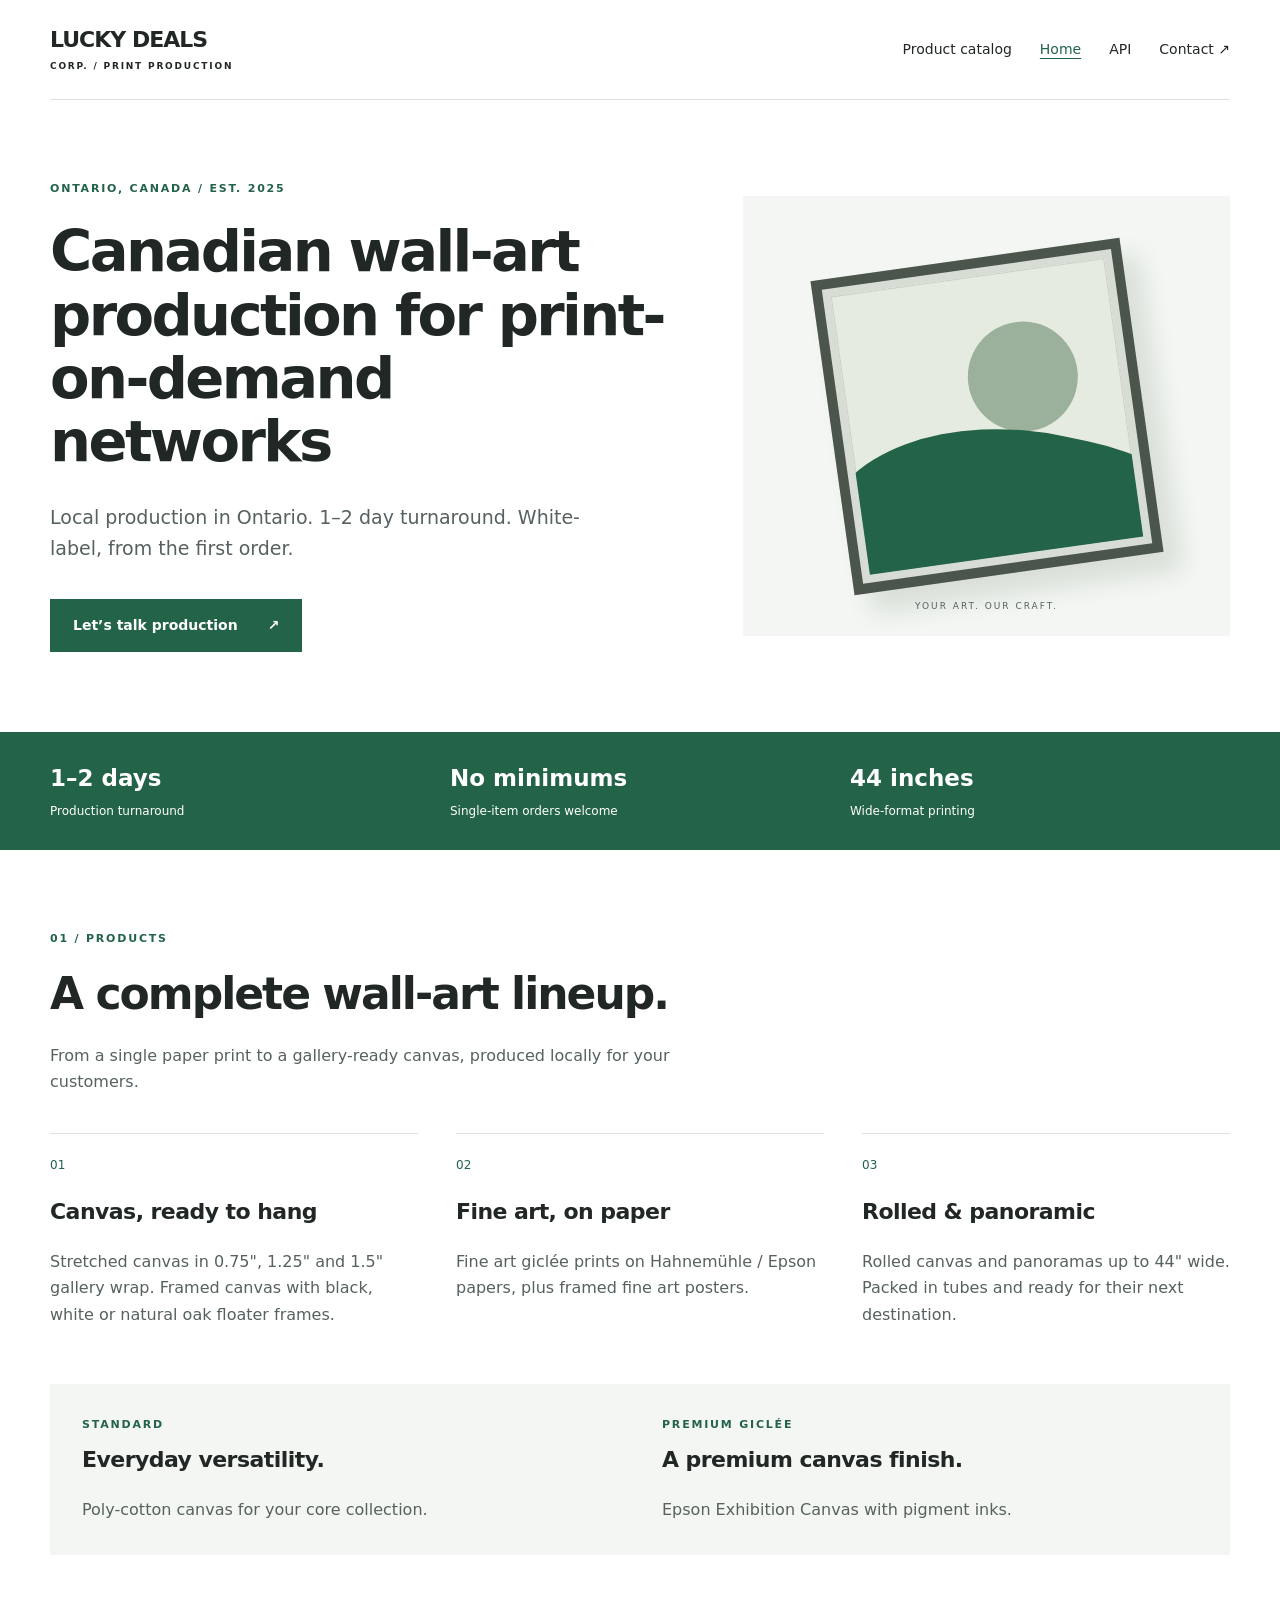
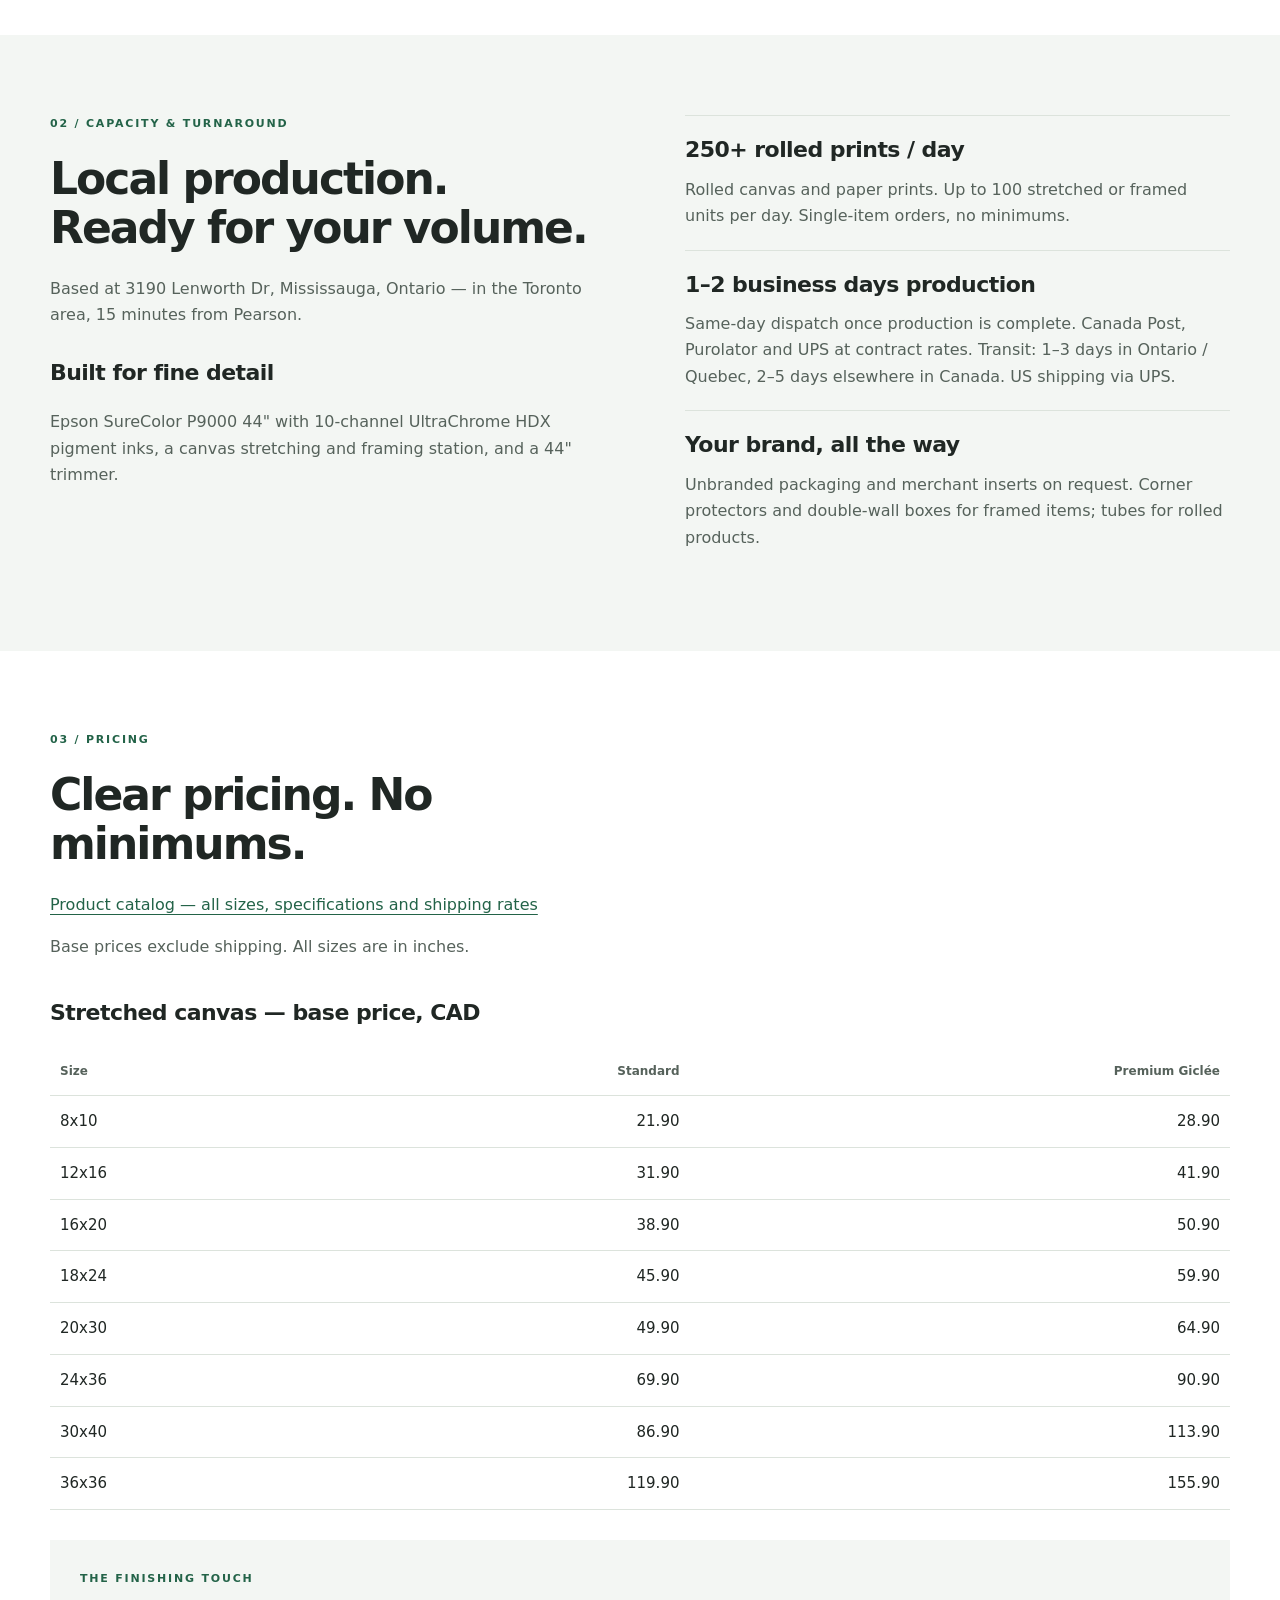
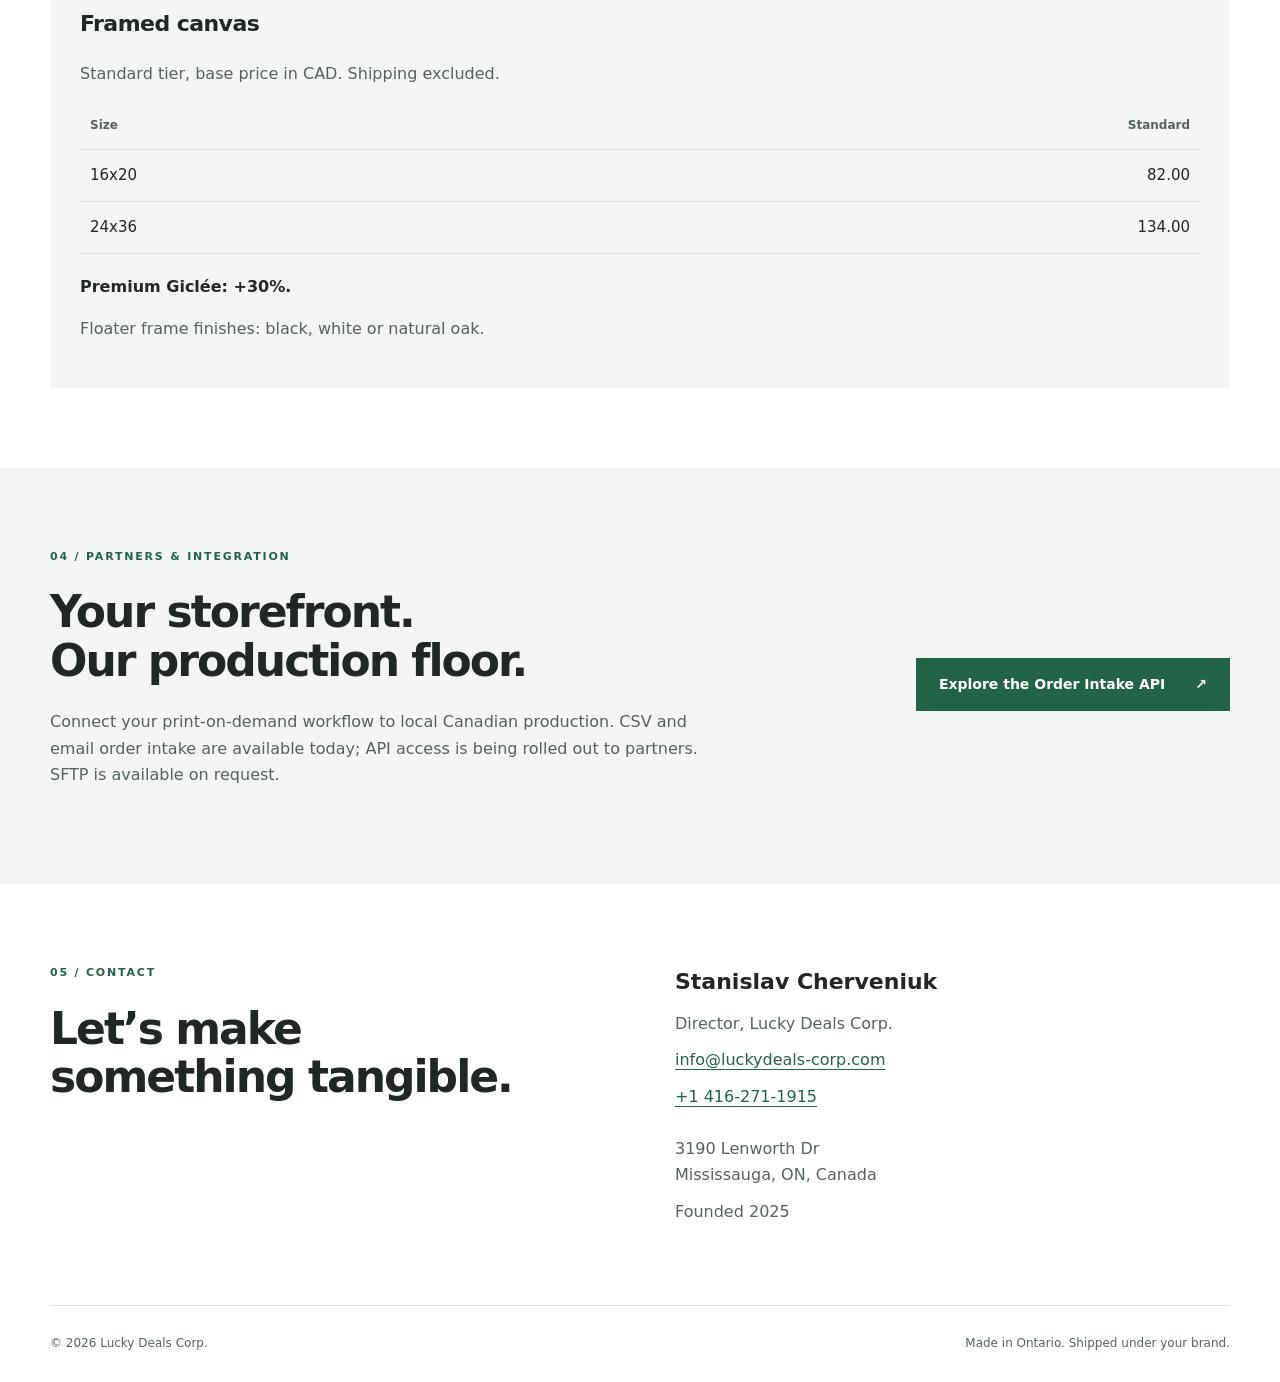
==== commit 570dddb6: "Add partner Excel catalog with confirmed weights, packages and premium rounding" ====
--- a/index.html
+++ b/index.html
@@ -3,6 +3,6 @@
 <div class="band"><div class="shell facts"><span><strong>1–2 days</strong>Production turnaround</span><span><strong>No minimums</strong>Single-item orders welcome</span><span><strong>44 inches</strong>Wide-format printing</span></div></div>
 <section class="shell section" id="products"><div class="section-heading"><p class="eyebrow">01 / PRODUCTS</p><h2>A complete wall-art lineup.</h2><p>From a single paper print to a gallery-ready canvas, produced locally for your customers.</p></div><div class="products"><article><span class="number">01</span><h3>Canvas, ready to hang</h3><p>Stretched canvas in 0.75", 1.25" and 1.5" gallery wrap. Framed canvas with black, white or natural oak floater frames.</p></article><article><span class="number">02</span><h3>Fine art, on paper</h3><p>Fine art giclée prints on Hahnemühle / Epson papers, plus framed fine art posters.</p></article><article><span class="number">03</span><h3>Rolled &amp; panoramic</h3><p>Rolled canvas and panoramas up to 44" wide. Packed in tubes and ready for their next destination.</p></article></div><div class="tiers"><div><p class="eyebrow">STANDARD</p><h3>Everyday versatility.</h3><p>Poly-cotton canvas for your core collection.</p></div><div><p class="eyebrow">PREMIUM GICLÉE</p><h3>A premium canvas finish.</h3><p>Epson Exhibition Canvas with pigment inks.</p></div></div></section>
 <section class="section soft"><div class="shell operations"><div><p class="eyebrow">02 / CAPACITY &amp; TURNAROUND</p><h2>Local production.<br>Ready for your volume.</h2><p>Based at 3190 Lenworth Dr, Mississauga, Ontario — in the Toronto area, 15 minutes from Pearson.</p><h3>Built for fine detail</h3><p>Epson SureColor P9000 44" with 10-channel UltraChrome HDX pigment inks, a canvas stretching and framing station, and a 44" trimmer.</p></div><div class="details"><article><h3>250+ rolled prints / day</h3><p>Rolled canvas and paper prints. Up to 100 stretched or framed units per day. Single-item orders, no minimums.</p></article><article><h3>1–2 business days production</h3><p>Same-day dispatch once production is complete. Canada Post, Purolator and UPS at contract rates. Transit: 1–3 days in Ontario / Quebec, 2–5 days elsewhere in Canada. US shipping via UPS.</p></article><article><h3>Your brand, all the way</h3><p>Unbranded packaging and merchant inserts on request. Corner protectors and double-wall boxes for framed items; tubes for rolled products.</p></article></div></div></section>
-<section class="shell section" id="pricing"><div class="section-heading"><p class="eyebrow">03 / PRICING</p><h2>Clear pricing. No minimums.</h2><p><a href="/catalog/">Product catalog — all sizes, specifications and shipping rates</a></p><p>Base prices exclude shipping. All sizes are in inches.</p></div><div class="pricing-layout"><div><h3>Stretched canvas — base price, CAD</h3><div class="table-wrap"><table><thead><tr><th scope="col">Size</th><th scope="col">Standard</th><th scope="col">Premium Giclée</th></tr></thead><tbody><tr><th scope="row">8x10</th><td>21.90</td><td>28.90</td></tr><tr><th scope="row">12x16</th><td>31.90</td><td>41.90</td></tr><tr><th scope="row">16x20</th><td>38.90</td><td>50.90</td></tr><tr><th scope="row">18x24</th><td>45.90</td><td>59.90</td></tr><tr><th scope="row">20x30</th><td>49.90</td><td>64.90</td></tr><tr><th scope="row">24x36</th><td>69.90</td><td>90.90</td></tr><tr><th scope="row">30x40</th><td>86.90</td><td>112.90</td></tr><tr><th scope="row">36x36</th><td>119.90</td><td>155.90</td></tr></tbody></table></div></div><aside class="framed"><p class="eyebrow">THE FINISHING TOUCH</p><h3>Framed canvas</h3><p>Standard tier, base price in CAD. Shipping excluded.</p><table><thead><tr><th scope="col">Size</th><th scope="col">Standard</th></tr></thead><tbody><tr><th scope="row">16x20</th><td>82.00</td></tr><tr><th scope="row">24x36</th><td>134.00</td></tr></tbody></table><p class="note">Premium Giclée: +30%.</p><p>Floater frame finishes: black, white or natural oak.</p></aside></div></section>
+<section class="shell section" id="pricing"><div class="section-heading"><p class="eyebrow">03 / PRICING</p><h2>Clear pricing. No minimums.</h2><p><a href="/catalog/">Product catalog — all sizes, specifications and shipping rates</a></p><p>Base prices exclude shipping. All sizes are in inches.</p></div><div class="pricing-layout"><div><h3>Stretched canvas — base price, CAD</h3><div class="table-wrap"><table><thead><tr><th scope="col">Size</th><th scope="col">Standard</th><th scope="col">Premium Giclée</th></tr></thead><tbody><tr><th scope="row">8x10</th><td>21.90</td><td>28.90</td></tr><tr><th scope="row">12x16</th><td>31.90</td><td>41.90</td></tr><tr><th scope="row">16x20</th><td>38.90</td><td>50.90</td></tr><tr><th scope="row">18x24</th><td>45.90</td><td>59.90</td></tr><tr><th scope="row">20x30</th><td>49.90</td><td>64.90</td></tr><tr><th scope="row">24x36</th><td>69.90</td><td>90.90</td></tr><tr><th scope="row">30x40</th><td>86.90</td><td>113.90</td></tr><tr><th scope="row">36x36</th><td>119.90</td><td>155.90</td></tr></tbody></table></div></div><aside class="framed"><p class="eyebrow">THE FINISHING TOUCH</p><h3>Framed canvas</h3><p>Standard tier, base price in CAD. Shipping excluded.</p><table><thead><tr><th scope="col">Size</th><th scope="col">Standard</th></tr></thead><tbody><tr><th scope="row">16x20</th><td>82.00</td></tr><tr><th scope="row">24x36</th><td>134.00</td></tr></tbody></table><p class="note">Premium Giclée: +30%.</p><p>Floater frame finishes: black, white or natural oak.</p></aside></div></section>
 <section class="soft section"><div class="shell partner"><div><p class="eyebrow">04 / PARTNERS &amp; INTEGRATION</p><h2>Your storefront.<br>Our production floor.</h2><p>Connect your print-on-demand workflow to local Canadian production. CSV and email order intake are available today; API access is being rolled out to partners. SFTP is available on request.</p></div><a class="button" href="api.html">Explore the Order Intake API <span aria-hidden="true">↗</span></a></div></section>
 <section class="shell section contact" id="contact"><div><p class="eyebrow">05 / CONTACT</p><h2>Let’s make<br>something tangible.</h2></div><address><strong>Stanislav Cherveniuk</strong><span>Director, Lucky Deals Corp.</span><a href="mailto:info@luckydeals-corp.com">info@luckydeals-corp.com</a><a href="tel:+14162711915">+1 416-271-1915</a><span>3190 Lenworth Dr<br>Mississauga, ON, Canada</span><span>Founded 2025</span></address></section></main><footer class="shell footer"><span>© 2026 Lucky Deals Corp.</span><span>Made in Ontario. Shipped under your brand.</span></footer></body></html>
--- a/style.css
+++ b/style.css
@@ -1,4 +1,4 @@
 /* Shared buildless stylesheet. */
 :root{--ink:#202724;--muted:#56625b;--accent:#236348;--soft:#f3f6f3;--line:#dce3dc}*{box-sizing:border-box}html{scroll-behavior:smooth}body{margin:0;background:#fff;color:var(--ink);font:16px/1.65 system-ui,-apple-system,BlinkMacSystemFont,"Segoe UI",sans-serif}a{color:var(--accent);text-underline-offset:4px}a:hover{text-decoration-thickness:2px}a:focus-visible,pre:focus-visible{outline:3px solid var(--accent);outline-offset:5px}.shell{width:min(1180px,calc(100% - 64px));margin-inline:auto}.header{display:flex;align-items:center;justify-content:space-between;gap:24px;padding-block:26px;border-bottom:1px solid var(--line)}.brand{color:var(--ink);font-size:22px;line-height:1.2;font-weight:850;letter-spacing:-1px;text-decoration:none}.brand span{display:block;font-size:9px;letter-spacing:1.8px;font-weight:600;margin-top:7px}nav{display:flex;gap:28px}nav a{color:var(--ink);text-decoration:none;font-size:14px;padding-block:12px}nav a[aria-current]{color:var(--accent);text-decoration:underline}.skip{position:absolute;top:-100px;left:20px;background:white;padding:12px;z-index:3}.skip:focus{top:12px}.hero{display:grid;grid-template-columns:1.3fr 1fr;gap:60px;align-items:center;padding-block:80px}h1,h2,h3,p{margin-top:0}h1,h2,h3{line-height:1.1;letter-spacing:-.045em}h1{font-size:clamp(38px,4.5vw,60px);font-weight:650;margin-bottom:28px}h2{font-size:clamp(32px,3.5vw,44px);font-weight:600;margin-bottom:24px}h3{font-size:22px;font-weight:600;line-height:1.3;letter-spacing:-.025em}.eyebrow{font-size:11px;font-weight:750;letter-spacing:1.8px;color:var(--accent);margin-bottom:22px}.lead{font-size:19px;color:var(--muted);max-width:570px}.button{display:inline-flex;justify-content:space-between;gap:30px;align-items:center;background:var(--accent);color:white;padding:15px 23px;text-decoration:none;font-size:14px;font-weight:600;margin-top:16px}.button:hover{background:#174c35}.art{height:440px;position:relative;display:grid;place-items:center;background:var(--soft);overflow:hidden}.art-frame{width:64%;height:72%;background:#d7dcd5;border:10px solid #4b554b;box-shadow:16px 20px 24px #263d2320;transform:rotate(-8deg);padding:8px}.art-canvas{position:relative;height:100%;overflow:hidden;background:#e6ebe1;box-shadow:inset 0 0 0 1px #cad2c6}.art-circle{width:110px;height:110px;border-radius:50%;background:#9bb19b;position:absolute;right:15%;top:18%}.art-hill{width:160%;height:100%;background:var(--accent);position:absolute;left:-20%;top:58%;border-radius:50% 45% 0 0;transform:rotate(20deg)}.art-label{position:absolute;bottom:22px;font-size:9px;letter-spacing:2px;color:var(--muted)}.band{background:var(--accent);color:white}.facts{display:grid;grid-template-columns:repeat(3,1fr);padding-block:28px;gap:20px}.facts span{font-size:12px;display:grid;gap:4px}.facts strong{font-size:23px;font-weight:600}.section{padding-block:80px}.section-heading{max-width:650px;margin-bottom:38px}.section-heading p:last-child,p{color:var(--muted)}.products{display:grid;grid-template-columns:repeat(3,1fr);gap:38px}.products article{border-top:1px solid var(--line);padding-top:22px}.number{font-size:12px;color:var(--accent);display:block;margin-bottom:22px}.tiers{display:grid;grid-template-columns:1fr 1fr;gap:44px;margin-top:40px;padding:32px;background:var(--soft)}.tiers p:last-child{margin-bottom:0}.tiers .eyebrow{margin-bottom:12px}.soft{background:var(--soft)}.operations{display:grid;grid-template-columns:1fr 1fr;gap:90px}.operations h3{margin-top:30px}.details article{border-top:1px solid var(--line);padding-block:20px}.details h3{margin-top:0;margin-bottom:12px}.details p{margin-bottom:0}.pricing-layout{display:grid;grid-template-columns:1fr;gap:30px;align-items:start}.table-wrap{max-width:100%}table{width:100%;border-collapse:collapse;text-align:left;font-size:15px}th,td{padding:13px 10px;border-bottom:1px solid var(--line)}thead th{font-size:12px;color:var(--muted);font-weight:600}tbody th{font-weight:500}td:not(:first-child),thead th:not(:first-child){text-align:right;font-variant-numeric:tabular-nums}.framed{padding:30px;background:var(--soft)}.note{font-weight:650;color:var(--ink);margin-top:20px}.partner{display:flex;justify-content:space-between;align-items:center;gap:60px}.partner>div{max-width:650px}.partner .button{flex-shrink:0}.contact{display:grid;grid-template-columns:1fr 1fr;gap:70px}address{font-style:normal;display:grid;gap:10px}address strong{font-size:22px}address span{color:var(--muted)}address span:nth-last-child(2){margin-top:16px}.footer{border-top:1px solid var(--line);padding-block:28px;display:flex;justify-content:space-between;gap:20px;font-size:12px;color:var(--muted)}.docs{max-width:900px;padding-top:70px}.docs h1{font-size:clamp(38px,5vw,64px)}.notice{border-left:3px solid var(--accent);background:var(--soft);padding:18px 22px;color:var(--ink)}.docs-intro{padding-bottom:30px}.endpoint{padding-block:36px;border-top:1px solid var(--line)}.endpoint h2{font-size:28px;overflow-wrap:anywhere}.endpoint h3{font-size:16px;margin-top:25px}.method{display:inline-block;font:700 12px/1.4 system-ui;background:var(--soft);color:var(--accent);padding:6px 9px;vertical-align:middle;letter-spacing:0}code{font-family:ui-monospace,SFMono-Regular,Consolas,monospace;font-size:.87em;overflow-wrap:anywhere}pre{background:#202c25;color:#edf5ed;padding:24px;max-width:100%;border-radius:2px;white-space:pre-wrap;overflow-wrap:anywhere;font-size:14px;line-height:1.65}pre code{font-size:inherit}.sku-list{padding-left:22px}.sku-list li{padding:5px 0}.docs td{text-align:left}.docs .footer{margin-top:30px}@media(max-width:800px){.hero{gap:30px;padding-block:50px}.art{height:350px}.operations{gap:35px}.pricing-layout{gap:30px;grid-template-columns:1fr}.partner{align-items:flex-start;flex-direction:column;gap:12px}.products{gap:22px}.section{padding-block:55px}}@media(max-width:600px){.shell{width:calc(100% - 36px)}.header{gap:16px;flex-wrap:wrap;padding-block:20px}.brand{font-size:20px}.brand span{font-size:8px}nav{gap:20px}.hero{grid-template-columns:1fr;gap:32px;padding-block:38px}.art{height:310px}.hero h1{font-size:40px}.facts{gap:18px}.facts strong{font-size:18px}.facts span{font-size:11px}.products,.tiers,.operations,.pricing-layout,.contact{grid-template-columns:1fr;gap:28px}.tiers{padding:24px;margin-top:24px}.products article{padding-top:20px}.number{margin-bottom:12px}.section{padding-block:45px}.section-heading{margin-bottom:28px}th,td{padding:12px 6px;font-size:14px}thead th{font-size:11px}.framed{padding:24px}.footer{flex-direction:column;gap:6px}.docs{padding-top:38px}pre{padding:16px;font-size:12px}.endpoint h2{font-size:23px}.docs td{font-size:13px}.contact{gap:16px}.button{gap:20px}}@media(prefers-reduced-motion:reduce){html{scroll-behavior:auto}}
 /* Product catalog */
-nav{flex-wrap:wrap}.catalog-page h1{max-width:850px}.catalog-section{padding-block:40px;border-top:1px solid var(--line);scroll-margin-top:20px}.catalog-section>p{max-width:850px}.catalog-downloads{display:flex;flex-wrap:wrap;gap:16px}.catalog-jump{margin-top:28px;gap:12px 24px}.catalog-jump a{font-size:13px}.catalog-table{overflow-x:auto;max-width:100%;margin-block:24px}.catalog-table:focus-visible{outline:3px solid var(--accent);outline-offset:4px}.catalog-table table{min-width:820px}.catalog-table caption{text-align:left;color:var(--muted);font-size:13px;margin-bottom:12px}.catalog-table td{text-align:left;vertical-align:top}.catalog-table td:nth-child(4){font-variant-numeric:tabular-nums;white-space:nowrap}.catalog-table th{vertical-align:top}.catalog-table thead th{text-align:left}.catalog-table td:last-child{font-family:ui-monospace,monospace;font-size:12px}.catalog-table tbody tr:nth-child(even){background:var(--soft)}@media(max-width:800px){.header{flex-wrap:wrap}nav{gap:12px 22px}}@media(max-width:600px){.catalog-table{margin-inline:0}.catalog-page h1{font-size:38px}.catalog-downloads{gap:0}.catalog-jump{gap:4px 16px}}
+nav{flex-wrap:wrap}.catalog-page h1{max-width:850px}.catalog-section{padding-block:40px;border-top:1px solid var(--line);scroll-margin-top:20px}.catalog-section>p{max-width:850px}.catalog-downloads{display:flex;flex-wrap:wrap;gap:16px}.catalog-jump{margin-top:28px;gap:12px 24px}.catalog-jump a{font-size:13px}.catalog-table{overflow-x:auto;max-width:100%;margin-block:24px}.catalog-table:focus-visible{outline:3px solid var(--accent);outline-offset:4px}.catalog-table table{min-width:1000px}.catalog-table caption{text-align:left;color:var(--muted);font-size:13px;margin-bottom:12px}.catalog-table td{text-align:left;vertical-align:top}.catalog-table td:nth-child(4){font-variant-numeric:tabular-nums;white-space:nowrap}.catalog-table th{vertical-align:top}.catalog-table thead th{text-align:left}.catalog-table td:last-child{font-family:ui-monospace,monospace;font-size:12px}.catalog-table tbody tr:nth-child(even){background:var(--soft)}@media(max-width:800px){.header{flex-wrap:wrap}nav{gap:12px 22px}}@media(max-width:600px){.catalog-table{margin-inline:0}.catalog-page h1{font-size:38px}.catalog-downloads{gap:0}.catalog-jump{gap:4px 16px}}
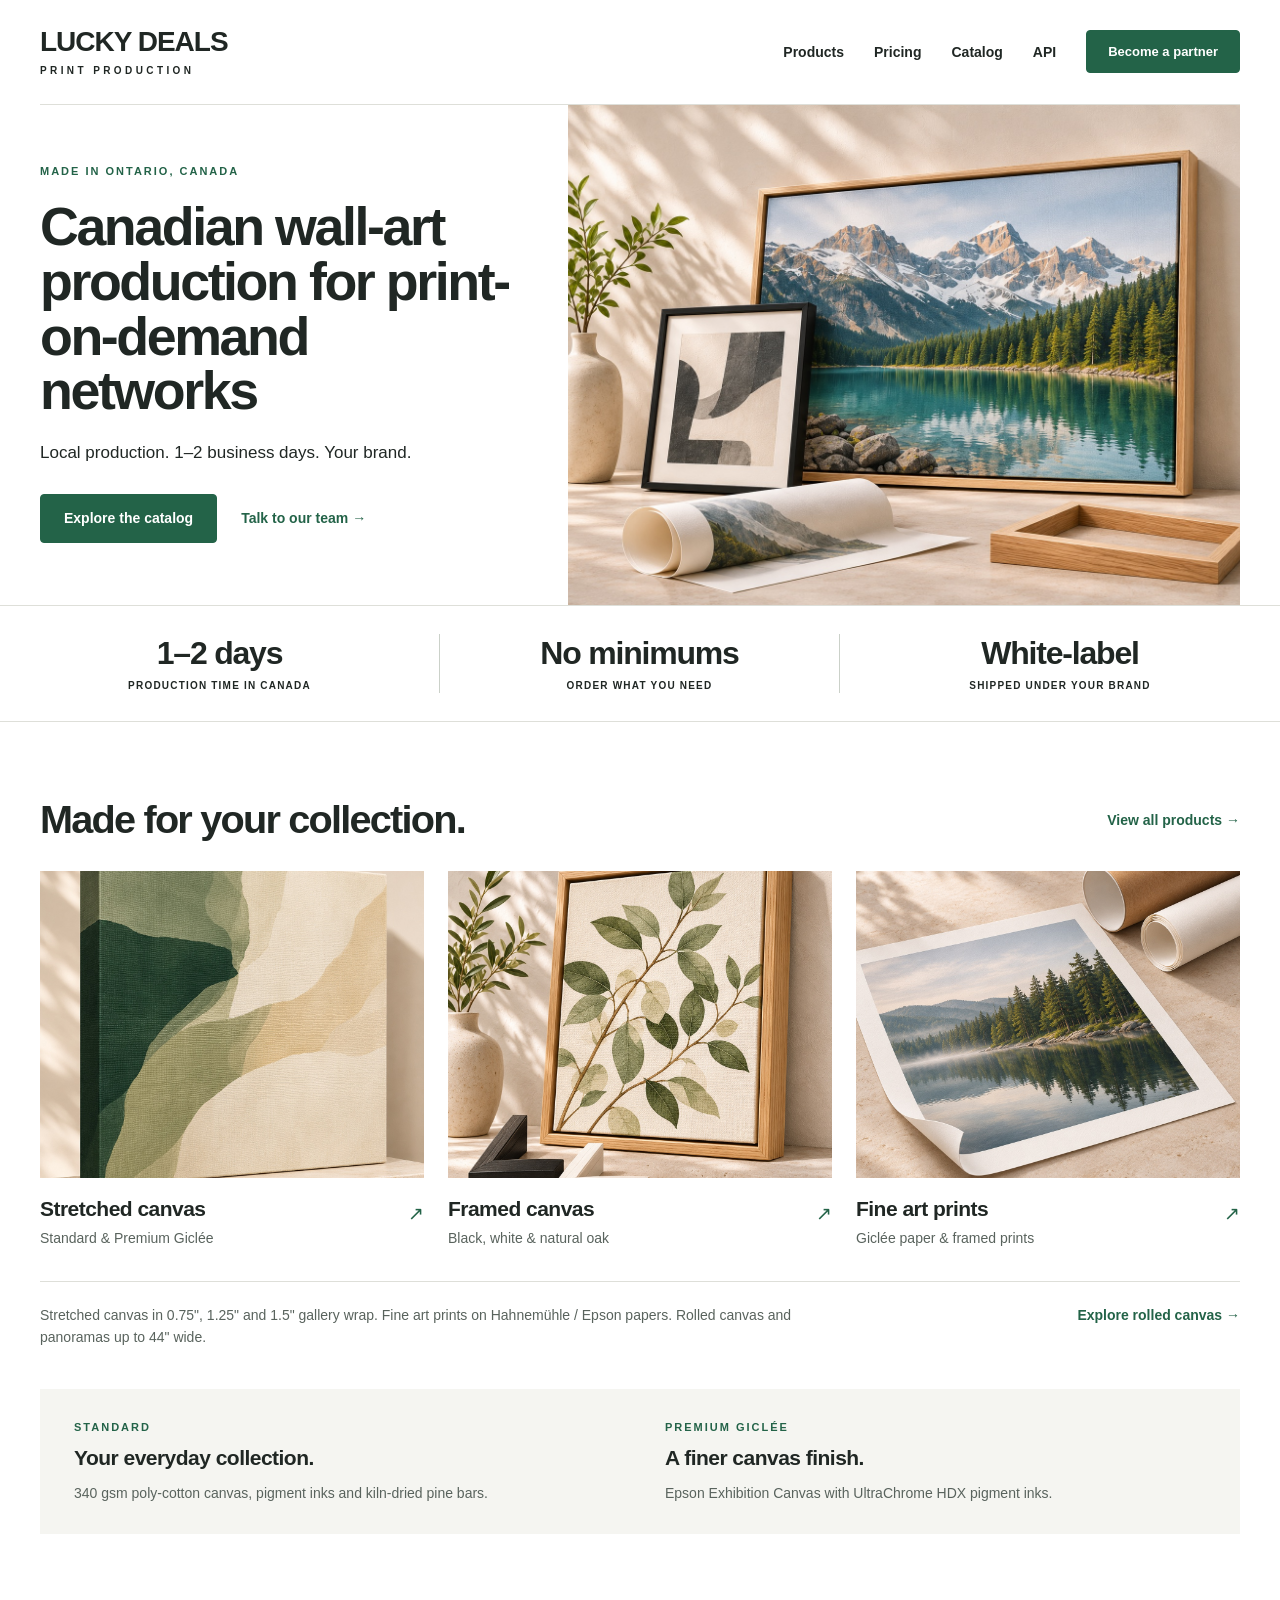
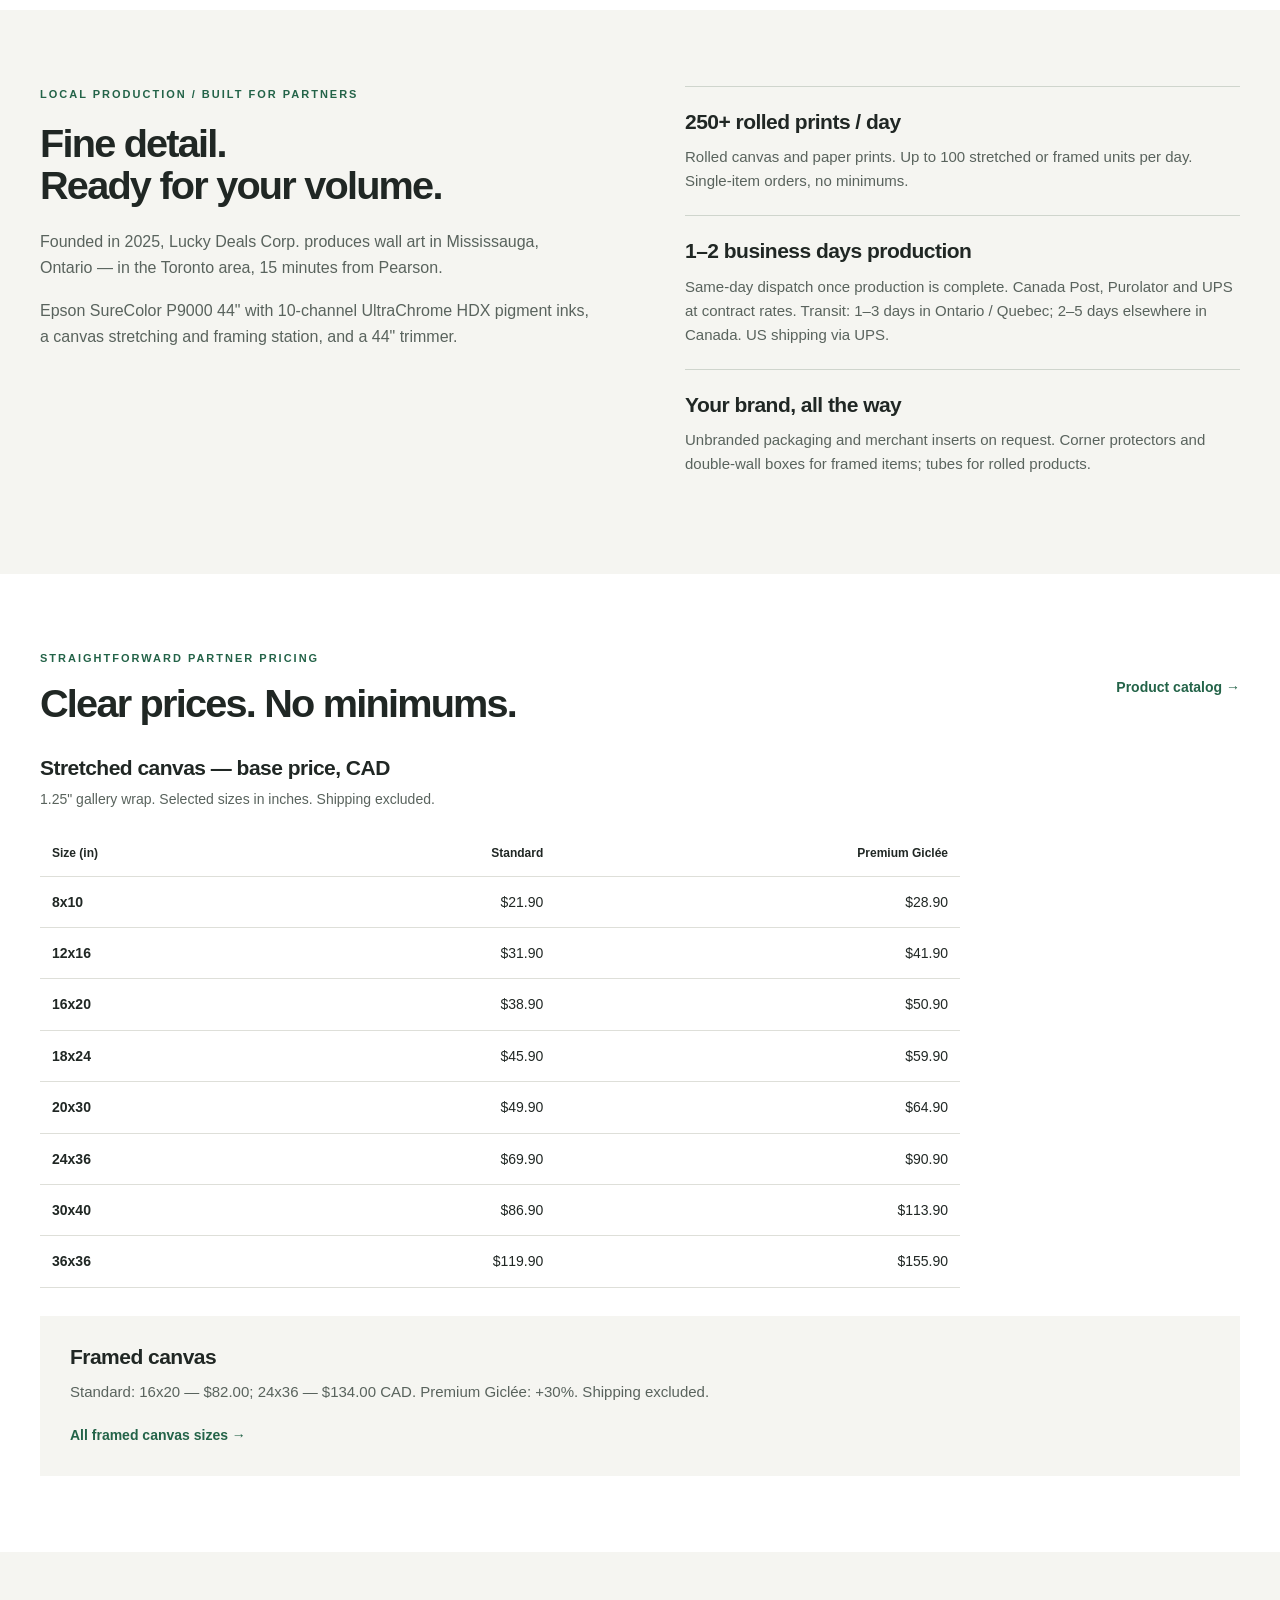
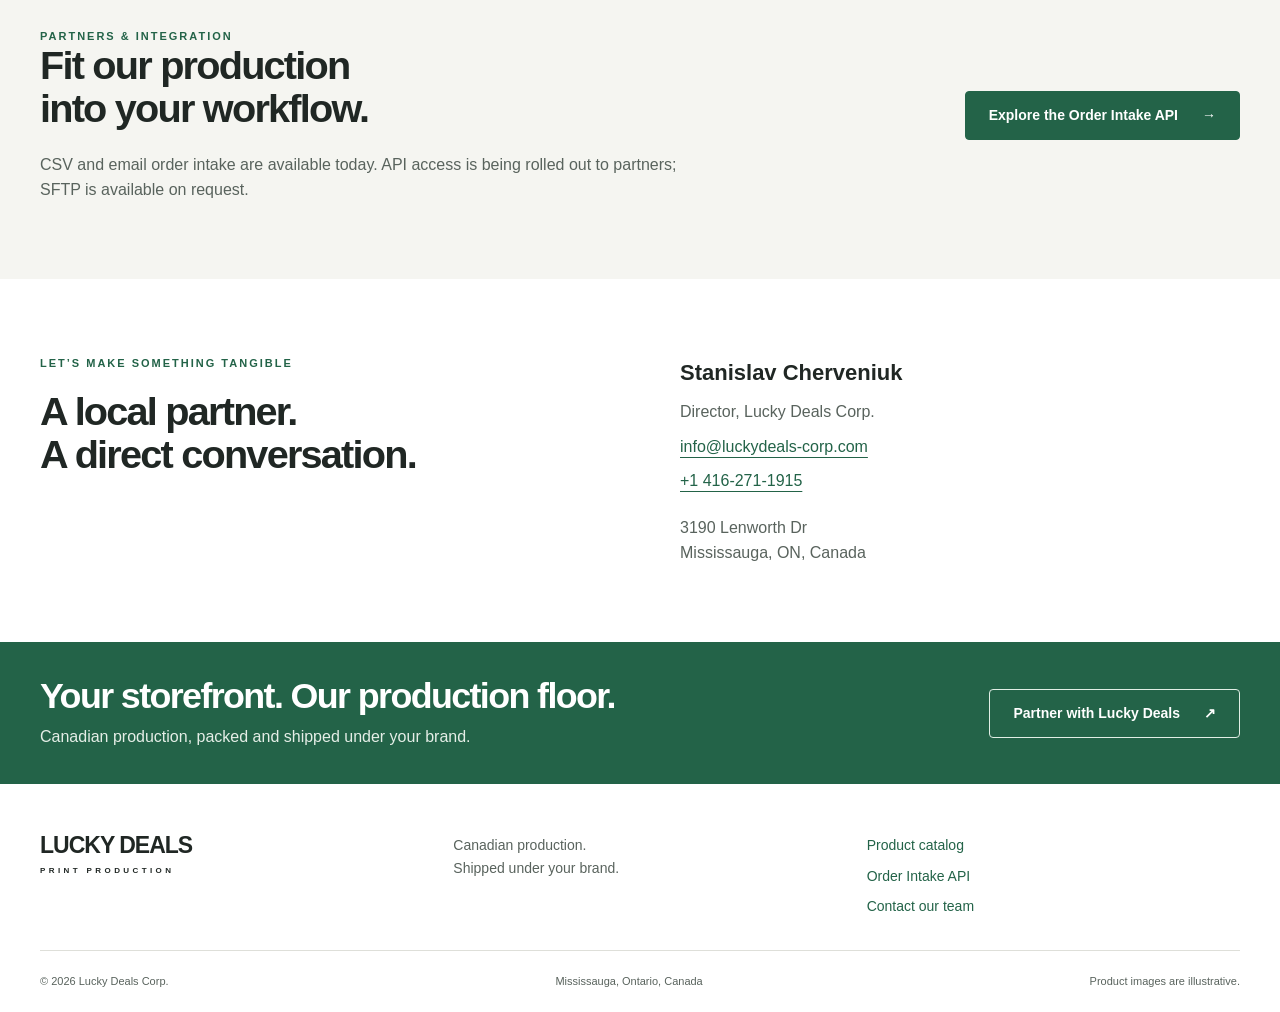
==== commit 09f9e1ac: "Implement approved visual design across home, catalog and API" ====
--- a/index.html
+++ b/index.html
@@ -1,8 +1,14 @@
 <!doctype html>
-<html lang="en"><head><meta charset="utf-8"><meta name="viewport" content="width=device-width, initial-scale=1"><title>Lucky Deals Corp. | Canadian wall-art production</title><meta name="description" content="White-label canvas and fine art print production in Ontario. No minimums, 1–2 business days production, and Canadian shipping."><link rel="stylesheet" href="style.css"></head><body><a class="skip" href="#main">Skip to content</a><header class="shell header"><a class="brand" href="index.html">LUCKY DEALS<span>CORP. / PRINT PRODUCTION</span></a><nav aria-label="Main navigation"><a href="/catalog/">Product catalog</a><a href="index.html" aria-current="page">Home</a><a href="api.html">API</a><a href="mailto:info@luckydeals-corp.com">Contact <span aria-hidden="true">↗</span></a></nav></header><main id="main"><section class="shell hero"><div><p class="eyebrow">ONTARIO, CANADA / EST. 2025</p><h1>Canadian wall-art production for print-on-demand networks</h1><p class="lead">Local production in Ontario. 1–2 day turnaround. White-label, from the first order.</p><a class="button" href="mailto:info@luckydeals-corp.com">Let’s talk production <span aria-hidden="true">↗</span></a></div><div class="art" role="img" aria-label="Illustration of layered gallery-wrap canvas and a floater frame"><div class="art-frame"><div class="art-canvas"><div class="art-circle"></div><div class="art-hill"></div></div></div><span class="art-label">YOUR ART. OUR CRAFT.</span></div></section>
-<div class="band"><div class="shell facts"><span><strong>1–2 days</strong>Production turnaround</span><span><strong>No minimums</strong>Single-item orders welcome</span><span><strong>44 inches</strong>Wide-format printing</span></div></div>
-<section class="shell section" id="products"><div class="section-heading"><p class="eyebrow">01 / PRODUCTS</p><h2>A complete wall-art lineup.</h2><p>From a single paper print to a gallery-ready canvas, produced locally for your customers.</p></div><div class="products"><article><span class="number">01</span><h3>Canvas, ready to hang</h3><p>Stretched canvas in 0.75", 1.25" and 1.5" gallery wrap. Framed canvas with black, white or natural oak floater frames.</p></article><article><span class="number">02</span><h3>Fine art, on paper</h3><p>Fine art giclée prints on Hahnemühle / Epson papers, plus framed fine art posters.</p></article><article><span class="number">03</span><h3>Rolled &amp; panoramic</h3><p>Rolled canvas and panoramas up to 44" wide. Packed in tubes and ready for their next destination.</p></article></div><div class="tiers"><div><p class="eyebrow">STANDARD</p><h3>Everyday versatility.</h3><p>Poly-cotton canvas for your core collection.</p></div><div><p class="eyebrow">PREMIUM GICLÉE</p><h3>A premium canvas finish.</h3><p>Epson Exhibition Canvas with pigment inks.</p></div></div></section>
-<section class="section soft"><div class="shell operations"><div><p class="eyebrow">02 / CAPACITY &amp; TURNAROUND</p><h2>Local production.<br>Ready for your volume.</h2><p>Based at 3190 Lenworth Dr, Mississauga, Ontario — in the Toronto area, 15 minutes from Pearson.</p><h3>Built for fine detail</h3><p>Epson SureColor P9000 44" with 10-channel UltraChrome HDX pigment inks, a canvas stretching and framing station, and a 44" trimmer.</p></div><div class="details"><article><h3>250+ rolled prints / day</h3><p>Rolled canvas and paper prints. Up to 100 stretched or framed units per day. Single-item orders, no minimums.</p></article><article><h3>1–2 business days production</h3><p>Same-day dispatch once production is complete. Canada Post, Purolator and UPS at contract rates. Transit: 1–3 days in Ontario / Quebec, 2–5 days elsewhere in Canada. US shipping via UPS.</p></article><article><h3>Your brand, all the way</h3><p>Unbranded packaging and merchant inserts on request. Corner protectors and double-wall boxes for framed items; tubes for rolled products.</p></article></div></div></section>
-<section class="shell section" id="pricing"><div class="section-heading"><p class="eyebrow">03 / PRICING</p><h2>Clear pricing. No minimums.</h2><p><a href="/catalog/">Product catalog — all sizes, specifications and shipping rates</a></p><p>Base prices exclude shipping. All sizes are in inches.</p></div><div class="pricing-layout"><div><h3>Stretched canvas — base price, CAD</h3><div class="table-wrap"><table><thead><tr><th scope="col">Size</th><th scope="col">Standard</th><th scope="col">Premium Giclée</th></tr></thead><tbody><tr><th scope="row">8x10</th><td>21.90</td><td>28.90</td></tr><tr><th scope="row">12x16</th><td>31.90</td><td>41.90</td></tr><tr><th scope="row">16x20</th><td>38.90</td><td>50.90</td></tr><tr><th scope="row">18x24</th><td>45.90</td><td>59.90</td></tr><tr><th scope="row">20x30</th><td>49.90</td><td>64.90</td></tr><tr><th scope="row">24x36</th><td>69.90</td><td>90.90</td></tr><tr><th scope="row">30x40</th><td>86.90</td><td>113.90</td></tr><tr><th scope="row">36x36</th><td>119.90</td><td>155.90</td></tr></tbody></table></div></div><aside class="framed"><p class="eyebrow">THE FINISHING TOUCH</p><h3>Framed canvas</h3><p>Standard tier, base price in CAD. Shipping excluded.</p><table><thead><tr><th scope="col">Size</th><th scope="col">Standard</th></tr></thead><tbody><tr><th scope="row">16x20</th><td>82.00</td></tr><tr><th scope="row">24x36</th><td>134.00</td></tr></tbody></table><p class="note">Premium Giclée: +30%.</p><p>Floater frame finishes: black, white or natural oak.</p></aside></div></section>
-<section class="soft section"><div class="shell partner"><div><p class="eyebrow">04 / PARTNERS &amp; INTEGRATION</p><h2>Your storefront.<br>Our production floor.</h2><p>Connect your print-on-demand workflow to local Canadian production. CSV and email order intake are available today; API access is being rolled out to partners. SFTP is available on request.</p></div><a class="button" href="api.html">Explore the Order Intake API <span aria-hidden="true">↗</span></a></div></section>
-<section class="shell section contact" id="contact"><div><p class="eyebrow">05 / CONTACT</p><h2>Let’s make<br>something tangible.</h2></div><address><strong>Stanislav Cherveniuk</strong><span>Director, Lucky Deals Corp.</span><a href="mailto:info@luckydeals-corp.com">info@luckydeals-corp.com</a><a href="tel:+14162711915">+1 416-271-1915</a><span>3190 Lenworth Dr<br>Mississauga, ON, Canada</span><span>Founded 2025</span></address></section></main><footer class="shell footer"><span>© 2026 Lucky Deals Corp.</span><span>Made in Ontario. Shipped under your brand.</span></footer></body></html>
+<html lang="en"><head><meta charset="utf-8"><meta name="viewport" content="width=device-width, initial-scale=1"><meta name="theme-color" content="#236348"><title>Lucky Deals Corp. | Canadian wall-art production</title><meta name="description" content="Canadian wall-art production for print-on-demand partners. Stretched canvas, framed art and giclée prints, made in Ontario in 1–2 business days."><link rel="stylesheet" href="/style.css"><link rel="preload" as="image" href="/assets/hero.jpg"></head><body><a class="skip" href="#main">Skip to content</a>
+<header class="site-header shell">
+  <a class="brand" href="/" aria-label="Lucky Deals Corp. home">LUCKY DEALS<span>PRINT PRODUCTION</span></a>
+  <nav class="desktop-nav" aria-label="Main navigation"><a href="/#products">Products</a><a href="/#pricing">Pricing</a><a href="/catalog/">Catalog</a><a href="/api.html">API</a><a class="button small" href="mailto:info@luckydeals-corp.com">Become a partner</a></nav>
+  <details class="mobile-menu"><summary aria-label="Open navigation"><span></span><span></span><span></span></summary><nav aria-label="Mobile navigation"><a href="/#products">Products</a><a href="/#pricing">Pricing</a><a href="/catalog/">Catalog</a><a href="/api.html">API</a><a href="mailto:info@luckydeals-corp.com">Become a partner ↗</a></nav></details>
+</header><main id="main">
+<section class="hero shell"><div class="hero-copy"><p class="eyebrow">MADE IN ONTARIO, CANADA</p><h1>Canadian wall-art production for print-on-demand networks</h1><p class="hero-sub">Local production. 1–2 business days. Your brand.</p><div class="actions"><a class="button" href="/catalog/">Explore the catalog</a><a class="text-link" href="mailto:info@luckydeals-corp.com">Talk to our team <span aria-hidden="true">→</span></a></div></div><div class="hero-image"><img src="/assets/hero.jpg" width="1536" height="1024" fetchpriority="high" decoding="async" alt="Illustrative studio arrangement of an oak-framed mountain landscape, a black-framed print and rolled fine art paper"></div></section>
+<div class="facts-wrap"><div class="facts shell"><div><strong>1–2 days</strong><span>PRODUCTION TIME IN CANADA</span></div><div><strong>No minimums</strong><span>ORDER WHAT YOU NEED</span></div><div><strong>White-label</strong><span>SHIPPED UNDER YOUR BRAND</span></div></div></div>
+<section class="shell section" id="products"><div class="section-title"><h2>Made for your collection.</h2><a class="text-link" href="/catalog/">View all products <span aria-hidden="true">→</span></a></div><div class="product-grid"><a class="product-tile" href="/catalog/#canvas"><div class="product-media"><img src="/assets/canvas.jpg" alt="Illustrative stretched canvas product image" width="1200" height="1200" loading="lazy" decoding="async"></div><h3>Stretched canvas</h3><p>Standard & Premium Giclée</p><span class="tile-arrow" aria-hidden="true">↗</span></a><a class="product-tile" href="/catalog/#framed-canvas"><div class="product-media"><img src="/assets/framed.jpg" alt="Illustrative framed canvas product image" width="1200" height="1200" loading="lazy" decoding="async"></div><h3>Framed canvas</h3><p>Black, white & natural oak</p><span class="tile-arrow" aria-hidden="true">↗</span></a><a class="product-tile" href="/catalog/#paper"><div class="product-media"><img src="/assets/paper.jpg" alt="Illustrative fine art prints product image" width="1200" height="1200" loading="lazy" decoding="async"></div><h3>Fine art prints</h3><p>Giclée paper & framed prints</p><span class="tile-arrow" aria-hidden="true">↗</span></a></div><div class="product-footnote"><p>Stretched canvas in 0.75", 1.25" and 1.5" gallery wrap. Fine art prints on Hahnemühle / Epson papers. Rolled canvas and panoramas up to 44" wide.</p><a class="text-link" href="/catalog/#rolled">Explore rolled canvas →</a></div><div class="tier-grid"><div><p class="eyebrow">STANDARD</p><h3>Your everyday collection.</h3><p>340 gsm poly-cotton canvas, pigment inks and kiln-dried pine bars.</p></div><div><p class="eyebrow">PREMIUM GICLÉE</p><h3>A finer canvas finish.</h3><p>Epson Exhibition Canvas with UltraChrome HDX pigment inks.</p></div></div></section>
+<section class="section soft" id="production"><div class="shell operations"><div><p class="eyebrow">LOCAL PRODUCTION / BUILT FOR PARTNERS</p><h2>Fine detail.<br>Ready for your volume.</h2><p>Founded in 2025, Lucky Deals Corp. produces wall art in Mississauga, Ontario — in the Toronto area, 15 minutes from Pearson.</p><p>Epson SureColor P9000 44" with 10-channel UltraChrome HDX pigment inks, a canvas stretching and framing station, and a 44" trimmer.</p></div><div class="operation-list"><article><h3>250+ rolled prints / day</h3><p>Rolled canvas and paper prints. Up to 100 stretched or framed units per day. Single-item orders, no minimums.</p></article><article><h3>1–2 business days production</h3><p>Same-day dispatch once production is complete. Canada Post, Purolator and UPS at contract rates. Transit: 1–3 days in Ontario / Quebec; 2–5 days elsewhere in Canada. US shipping via UPS.</p></article><article><h3>Your brand, all the way</h3><p>Unbranded packaging and merchant inserts on request. Corner protectors and double-wall boxes for framed items; tubes for rolled products.</p></article></div></div></section>
+<section class="shell section" id="pricing"><div class="section-title"><div><p class="eyebrow">STRAIGHTFORWARD PARTNER PRICING</p><h2>Clear prices. No minimums.</h2></div><a class="text-link" href="/catalog/">Product catalog <span aria-hidden="true">→</span></a></div><div class="price-intro"><h3>Stretched canvas — base price, CAD</h3><p>1.25" gallery wrap. Selected sizes in inches. Shipping excluded.</p></div><div class="table-scroll home-price-table" role="region" aria-label="Stretched canvas base prices in CAD" tabindex="0"><table><caption class="sr-only">Stretched canvas base prices in CAD</caption><thead><tr><th scope="col">Size (in)</th><th scope="col">Standard</th><th scope="col">Premium Giclée</th></tr></thead><tbody><tr><th scope="row">8x10</th><td>$21.90</td><td>$28.90</td></tr><tr><th scope="row">12x16</th><td>$31.90</td><td>$41.90</td></tr><tr><th scope="row">16x20</th><td>$38.90</td><td>$50.90</td></tr><tr><th scope="row">18x24</th><td>$45.90</td><td>$59.90</td></tr><tr><th scope="row">20x30</th><td>$49.90</td><td>$64.90</td></tr><tr><th scope="row">24x36</th><td>$69.90</td><td>$90.90</td></tr><tr><th scope="row">30x40</th><td>$86.90</td><td>$113.90</td></tr><tr><th scope="row">36x36</th><td>$119.90</td><td>$155.90</td></tr></tbody></table></div><div class="framed-price"><h3>Framed canvas</h3><p>Standard: 16x20 — $82.00; 24x36 — $134.00 CAD. Premium Giclée: +30%. Shipping excluded.</p><a class="text-link" href="/catalog/#framed-canvas">All framed canvas sizes →</a></div></section>
+<section class="section soft" id="integration"><div class="shell integration"><div><p class="eyebrow">PARTNERS & INTEGRATION</p><h2>Fit our production<br>into your workflow.</h2><p>CSV and email order intake are available today. API access is being rolled out to partners; SFTP is available on request.</p></div><a class="button" href="/api.html">Explore the Order Intake API <span aria-hidden="true">→</span></a></div></section>
+<section class="section shell contact" id="contact"><div><p class="eyebrow">LET’S MAKE SOMETHING TANGIBLE</p><h2>A local partner.<br>A direct conversation.</h2></div><address><strong>Stanislav Cherveniuk</strong><span>Director, Lucky Deals Corp.</span><a href="mailto:info@luckydeals-corp.com">info@luckydeals-corp.com</a><a href="tel:+14162711915">+1 416-271-1915</a><span>3190 Lenworth Dr<br>Mississauga, ON, Canada</span></address></section><section class="partner-band"><div class="shell partner-inner"><div><h2>Your storefront. Our production floor.</h2><p>Canadian production, packed and shipped under your brand.</p></div><a class="button outline-light" href="mailto:info@luckydeals-corp.com">Partner with Lucky Deals <span aria-hidden="true">↗</span></a></div></section></main><footer class="site-footer"><div class="shell footer-top"><a class="brand" href="/">LUCKY DEALS<span>PRINT PRODUCTION</span></a><p>Canadian production.<br>Shipped under your brand.</p><div><a href="/catalog/">Product catalog</a><a href="/api.html">Order Intake API</a><a href="mailto:info@luckydeals-corp.com">Contact our team</a></div></div><div class="shell footer-bottom"><span>© 2026 Lucky Deals Corp.</span><span>Mississauga, Ontario, Canada</span><span>Product images are illustrative.</span></div></footer></body></html>
--- a/style.css
+++ b/style.css
@@ -1,4 +1,20 @@
-/* Shared buildless stylesheet. */
-:root{--ink:#202724;--muted:#56625b;--accent:#236348;--soft:#f3f6f3;--line:#dce3dc}*{box-sizing:border-box}html{scroll-behavior:smooth}body{margin:0;background:#fff;color:var(--ink);font:16px/1.65 system-ui,-apple-system,BlinkMacSystemFont,"Segoe UI",sans-serif}a{color:var(--accent);text-underline-offset:4px}a:hover{text-decoration-thickness:2px}a:focus-visible,pre:focus-visible{outline:3px solid var(--accent);outline-offset:5px}.shell{width:min(1180px,calc(100% - 64px));margin-inline:auto}.header{display:flex;align-items:center;justify-content:space-between;gap:24px;padding-block:26px;border-bottom:1px solid var(--line)}.brand{color:var(--ink);font-size:22px;line-height:1.2;font-weight:850;letter-spacing:-1px;text-decoration:none}.brand span{display:block;font-size:9px;letter-spacing:1.8px;font-weight:600;margin-top:7px}nav{display:flex;gap:28px}nav a{color:var(--ink);text-decoration:none;font-size:14px;padding-block:12px}nav a[aria-current]{color:var(--accent);text-decoration:underline}.skip{position:absolute;top:-100px;left:20px;background:white;padding:12px;z-index:3}.skip:focus{top:12px}.hero{display:grid;grid-template-columns:1.3fr 1fr;gap:60px;align-items:center;padding-block:80px}h1,h2,h3,p{margin-top:0}h1,h2,h3{line-height:1.1;letter-spacing:-.045em}h1{font-size:clamp(38px,4.5vw,60px);font-weight:650;margin-bottom:28px}h2{font-size:clamp(32px,3.5vw,44px);font-weight:600;margin-bottom:24px}h3{font-size:22px;font-weight:600;line-height:1.3;letter-spacing:-.025em}.eyebrow{font-size:11px;font-weight:750;letter-spacing:1.8px;color:var(--accent);margin-bottom:22px}.lead{font-size:19px;color:var(--muted);max-width:570px}.button{display:inline-flex;justify-content:space-between;gap:30px;align-items:center;background:var(--accent);color:white;padding:15px 23px;text-decoration:none;font-size:14px;font-weight:600;margin-top:16px}.button:hover{background:#174c35}.art{height:440px;position:relative;display:grid;place-items:center;background:var(--soft);overflow:hidden}.art-frame{width:64%;height:72%;background:#d7dcd5;border:10px solid #4b554b;box-shadow:16px 20px 24px #263d2320;transform:rotate(-8deg);padding:8px}.art-canvas{position:relative;height:100%;overflow:hidden;background:#e6ebe1;box-shadow:inset 0 0 0 1px #cad2c6}.art-circle{width:110px;height:110px;border-radius:50%;background:#9bb19b;position:absolute;right:15%;top:18%}.art-hill{width:160%;height:100%;background:var(--accent);position:absolute;left:-20%;top:58%;border-radius:50% 45% 0 0;transform:rotate(20deg)}.art-label{position:absolute;bottom:22px;font-size:9px;letter-spacing:2px;color:var(--muted)}.band{background:var(--accent);color:white}.facts{display:grid;grid-template-columns:repeat(3,1fr);padding-block:28px;gap:20px}.facts span{font-size:12px;display:grid;gap:4px}.facts strong{font-size:23px;font-weight:600}.section{padding-block:80px}.section-heading{max-width:650px;margin-bottom:38px}.section-heading p:last-child,p{color:var(--muted)}.products{display:grid;grid-template-columns:repeat(3,1fr);gap:38px}.products article{border-top:1px solid var(--line);padding-top:22px}.number{font-size:12px;color:var(--accent);display:block;margin-bottom:22px}.tiers{display:grid;grid-template-columns:1fr 1fr;gap:44px;margin-top:40px;padding:32px;background:var(--soft)}.tiers p:last-child{margin-bottom:0}.tiers .eyebrow{margin-bottom:12px}.soft{background:var(--soft)}.operations{display:grid;grid-template-columns:1fr 1fr;gap:90px}.operations h3{margin-top:30px}.details article{border-top:1px solid var(--line);padding-block:20px}.details h3{margin-top:0;margin-bottom:12px}.details p{margin-bottom:0}.pricing-layout{display:grid;grid-template-columns:1fr;gap:30px;align-items:start}.table-wrap{max-width:100%}table{width:100%;border-collapse:collapse;text-align:left;font-size:15px}th,td{padding:13px 10px;border-bottom:1px solid var(--line)}thead th{font-size:12px;color:var(--muted);font-weight:600}tbody th{font-weight:500}td:not(:first-child),thead th:not(:first-child){text-align:right;font-variant-numeric:tabular-nums}.framed{padding:30px;background:var(--soft)}.note{font-weight:650;color:var(--ink);margin-top:20px}.partner{display:flex;justify-content:space-between;align-items:center;gap:60px}.partner>div{max-width:650px}.partner .button{flex-shrink:0}.contact{display:grid;grid-template-columns:1fr 1fr;gap:70px}address{font-style:normal;display:grid;gap:10px}address strong{font-size:22px}address span{color:var(--muted)}address span:nth-last-child(2){margin-top:16px}.footer{border-top:1px solid var(--line);padding-block:28px;display:flex;justify-content:space-between;gap:20px;font-size:12px;color:var(--muted)}.docs{max-width:900px;padding-top:70px}.docs h1{font-size:clamp(38px,5vw,64px)}.notice{border-left:3px solid var(--accent);background:var(--soft);padding:18px 22px;color:var(--ink)}.docs-intro{padding-bottom:30px}.endpoint{padding-block:36px;border-top:1px solid var(--line)}.endpoint h2{font-size:28px;overflow-wrap:anywhere}.endpoint h3{font-size:16px;margin-top:25px}.method{display:inline-block;font:700 12px/1.4 system-ui;background:var(--soft);color:var(--accent);padding:6px 9px;vertical-align:middle;letter-spacing:0}code{font-family:ui-monospace,SFMono-Regular,Consolas,monospace;font-size:.87em;overflow-wrap:anywhere}pre{background:#202c25;color:#edf5ed;padding:24px;max-width:100%;border-radius:2px;white-space:pre-wrap;overflow-wrap:anywhere;font-size:14px;line-height:1.65}pre code{font-size:inherit}.sku-list{padding-left:22px}.sku-list li{padding:5px 0}.docs td{text-align:left}.docs .footer{margin-top:30px}@media(max-width:800px){.hero{gap:30px;padding-block:50px}.art{height:350px}.operations{gap:35px}.pricing-layout{gap:30px;grid-template-columns:1fr}.partner{align-items:flex-start;flex-direction:column;gap:12px}.products{gap:22px}.section{padding-block:55px}}@media(max-width:600px){.shell{width:calc(100% - 36px)}.header{gap:16px;flex-wrap:wrap;padding-block:20px}.brand{font-size:20px}.brand span{font-size:8px}nav{gap:20px}.hero{grid-template-columns:1fr;gap:32px;padding-block:38px}.art{height:310px}.hero h1{font-size:40px}.facts{gap:18px}.facts strong{font-size:18px}.facts span{font-size:11px}.products,.tiers,.operations,.pricing-layout,.contact{grid-template-columns:1fr;gap:28px}.tiers{padding:24px;margin-top:24px}.products article{padding-top:20px}.number{margin-bottom:12px}.section{padding-block:45px}.section-heading{margin-bottom:28px}th,td{padding:12px 6px;font-size:14px}thead th{font-size:11px}.framed{padding:24px}.footer{flex-direction:column;gap:6px}.docs{padding-top:38px}pre{padding:16px;font-size:12px}.endpoint h2{font-size:23px}.docs td{font-size:13px}.contact{gap:16px}.button{gap:20px}}@media(prefers-reduced-motion:reduce){html{scroll-behavior:auto}}
-/* Product catalog */
-nav{flex-wrap:wrap}.catalog-page h1{max-width:850px}.catalog-section{padding-block:40px;border-top:1px solid var(--line);scroll-margin-top:20px}.catalog-section>p{max-width:850px}.catalog-downloads{display:flex;flex-wrap:wrap;gap:16px}.catalog-jump{margin-top:28px;gap:12px 24px}.catalog-jump a{font-size:13px}.catalog-table{overflow-x:auto;max-width:100%;margin-block:24px}.catalog-table:focus-visible{outline:3px solid var(--accent);outline-offset:4px}.catalog-table table{min-width:1000px}.catalog-table caption{text-align:left;color:var(--muted);font-size:13px;margin-bottom:12px}.catalog-table td{text-align:left;vertical-align:top}.catalog-table td:nth-child(4){font-variant-numeric:tabular-nums;white-space:nowrap}.catalog-table th{vertical-align:top}.catalog-table thead th{text-align:left}.catalog-table td:last-child{font-family:ui-monospace,monospace;font-size:12px}.catalog-table tbody tr:nth-child(even){background:var(--soft)}@media(max-width:800px){.header{flex-wrap:wrap}nav{gap:12px 22px}}@media(max-width:600px){.catalog-table{margin-inline:0}.catalog-page h1{font-size:38px}.catalog-downloads{gap:0}.catalog-jump{gap:4px 16px}}
+:root{--ink:#202724;--muted:#59635d;--accent:#236348;--accent-dark:#174b35;--soft:#f5f5f1;--line:#dedfd9;--white:#fff;--radius:4px;color-scheme:light}
+*{box-sizing:border-box}html{scroll-behavior:smooth;scroll-padding-top:24px}body{margin:0;background:var(--white);color:var(--ink);font:16px/1.6 -apple-system,BlinkMacSystemFont,"Segoe UI",Arial,sans-serif;-webkit-font-smoothing:antialiased}a{color:var(--accent);text-underline-offset:5px}a:hover{text-decoration-thickness:2px}a:focus-visible,summary:focus-visible,[tabindex]:focus-visible{outline:3px solid var(--accent);outline-offset:5px}img{display:block;width:100%;height:auto}figure{margin:0}h1,h2,h3,p{margin-top:0}h1,h2,h3{color:var(--ink);line-height:1.08;letter-spacing:-.045em}h1{font-size:clamp(38px,4.7vw,68px);font-weight:750;margin-bottom:26px}h2{font-size:clamp(30px,3.1vw,44px);font-weight:720;margin-bottom:22px}h3{font-size:21px;font-weight:680;letter-spacing:-.025em;line-height:1.25;margin-bottom:10px}p{color:var(--muted);margin-bottom:18px}.shell{width:min(1280px,calc(100% - 80px));margin-inline:auto}.section{padding-block:76px}.soft{background:var(--soft)}.eyebrow{font-size:11px;line-height:1.5;font-weight:750;letter-spacing:2px;color:var(--accent);margin-bottom:19px}.sr-only{position:absolute;width:1px;height:1px;padding:0;margin:-1px;overflow:hidden;clip:rect(0,0,0,0);white-space:nowrap;border:0}.skip{position:absolute;z-index:10;left:20px;top:-100px;padding:12px;background:white}.skip:focus{top:12px}
+.site-header{min-height:104px;display:flex;align-items:center;justify-content:space-between;gap:32px}.brand{font-size:28px;line-height:1;font-weight:820;letter-spacing:-1px;text-decoration:none;color:var(--ink);white-space:nowrap}.brand span{display:block;font-size:10px;font-weight:700;letter-spacing:3.4px;margin-top:10px}.desktop-nav{display:flex;align-items:center;gap:30px}.desktop-nav>a:not(.button){font-size:14px;font-weight:550;text-decoration:none;color:var(--ink);padding-block:14px}.desktop-nav a[aria-current]{border-bottom:3px solid var(--accent)}.button{display:inline-flex;align-items:center;justify-content:center;gap:24px;padding:14px 23px;min-height:48px;background:var(--accent);color:white;border:1px solid var(--accent);border-radius:var(--radius);font-size:14px;font-weight:650;text-align:center;text-decoration:none;line-height:1.35;transition:background .16s}.button:hover{background:var(--accent-dark);border-color:var(--accent-dark)}.button.small{min-height:43px;padding:11px 21px;font-size:13px}.button.outline{background:transparent;color:var(--accent)}.button.outline:hover{background:#edf3ed}.button.outline-light{border-color:#e1eee5;background:transparent;color:white}.button.outline-light:hover{background:#ffffff12}.text-link{font-size:14px;font-weight:650;text-decoration:none;white-space:normal}.text-link:hover{text-decoration:underline}.actions{display:flex;align-items:center;gap:24px;flex-wrap:wrap}.mobile-menu{display:none}
+.hero{display:grid;grid-template-columns:44% 56%;border-top:1px solid var(--line);align-items:stretch}.hero-copy{padding:42px 36px 46px 0;display:flex;flex-direction:column;justify-content:center}.hero h1{font-size:clamp(38px,4.2vw,62px);line-height:1.02;max-width:620px;margin-bottom:22px}.hero-sub{font-size:17px;line-height:1.5;color:var(--ink);margin-bottom:28px}.hero .actions{gap:24px}.hero-image{min-width:0;background:#f0ede7;overflow:hidden}.hero-image img{width:100%;height:100%;min-height:500px;object-fit:cover;object-position:center}.facts-wrap{border-block:1px solid var(--line)}.facts{display:grid;grid-template-columns:repeat(3,1fr);padding-block:28px}.facts>div{padding-inline:40px;border-right:1px solid #cbd1c9;text-align:center}.facts>div:first-child{padding-left:0}.facts>div:last-child{padding-right:0;border:0}.facts strong{display:block;font-size:clamp(23px,2.5vw,34px);line-height:1.2;font-weight:720;letter-spacing:-1.2px}.facts span{display:block;font-size:10px;font-weight:600;line-height:1.5;letter-spacing:1.2px;margin-top:6px}.section-title{display:flex;align-items:center;justify-content:space-between;gap:32px;margin-bottom:30px}.section-title h2{margin-bottom:0}.section-title p:last-child{margin-bottom:0}.section-title .eyebrow{margin-bottom:16px}.product-grid{display:grid;grid-template-columns:repeat(3,1fr);gap:24px}.product-tile{display:block;position:relative;text-decoration:none;color:var(--ink);min-width:0}.product-media{overflow:hidden;background:var(--soft);aspect-ratio:1.25}.product-media img{height:100%;object-fit:cover;transition:transform .3s}.product-tile:hover img{transform:scale(1.025)}.product-tile h3{margin-top:18px;margin-bottom:4px;padding-right:22px}.product-tile p{font-size:14px;margin-bottom:0;padding-right:20px}.tile-arrow{position:absolute;right:0;bottom:20px;font-size:19px;color:var(--accent)}.product-footnote{display:flex;justify-content:space-between;align-items:flex-start;gap:32px;border-top:1px solid var(--line);margin-top:32px;padding-top:22px}.product-footnote p{max-width:800px;font-size:14px;margin:0}.product-footnote a{flex-shrink:0}.tier-grid{display:grid;grid-template-columns:1fr 1fr;gap:50px;margin-top:40px;padding:30px 34px;background:var(--soft)}.tier-grid .eyebrow{margin-bottom:10px}.tier-grid p:last-child{margin-bottom:0;font-size:14px}.operations{display:grid;grid-template-columns:1fr 1fr;gap:90px}.operations>div:first-child{max-width:550px}.operation-list article{border-top:1px solid #cfd5cd;padding-block:22px}.operation-list p{margin:0;font-size:15px}.operation-list article:first-child{padding-top:22px}.price-intro h3{margin-bottom:7px}.price-intro p{font-size:14px}.framed-price{margin-top:28px;padding:28px 30px;background:var(--soft)}.framed-price p{font-size:15px}.integration{display:flex;align-items:center;justify-content:space-between;gap:60px}.integration>div{max-width:670px}.integration p{margin:0}.integration .button{flex-shrink:0}.contact{display:grid;grid-template-columns:1fr 1fr;gap:80px}address{font-style:normal;display:flex;flex-direction:column;gap:9px}address strong{font-size:22px}address span{color:var(--muted)}address span:last-child{margin-top:12px}.partner-band{background:var(--accent);color:white;padding-block:35px}.partner-inner{display:flex;align-items:center;justify-content:space-between;gap:32px}.partner-inner h2{font-size:clamp(27px,2.8vw,38px);color:white;margin-bottom:8px}.partner-inner p{color:#e5eee7;margin-bottom:0;font-size:16px}.partner-inner .button{flex-shrink:0}.site-footer{padding-top:50px}.footer-top{display:grid;grid-template-columns:1fr 1fr 1fr;gap:40px;padding-bottom:32px}.footer-top .brand{font-size:23px}.footer-top .brand span{font-size:8px}.footer-top p{font-size:14px;margin:0}.footer-top>div{display:flex;flex-direction:column;gap:8px;align-items:flex-start}.footer-top a:not(.brand){font-size:14px;text-decoration:none}.footer-top a:hover{text-decoration:underline}.footer-bottom{display:flex;justify-content:space-between;gap:24px;border-top:1px solid var(--line);padding-block:22px;font-size:11px;color:var(--muted)}
+.table-scroll{max-width:100%;overflow-x:auto;margin-block:20px;scrollbar-color:#aab9ad var(--soft)}table{border-collapse:collapse;width:100%;text-align:left;font-size:14px}th,td{padding:14px 12px;border-bottom:1px solid var(--line);vertical-align:top}thead th{font-weight:650;font-size:12px;color:var(--ink);line-height:1.4}tbody th{font-weight:550;white-space:nowrap}td{font-variant-numeric:tabular-nums}tbody tr:hover{background:#f6f8f4}.home-price-table{max-width:920px}.home-price-table td,.home-price-table th:not(:first-child){text-align:right}.table-note{font-size:12px;color:var(--muted);line-height:1.7}.scroll-hint{display:none;font-size:11px;color:var(--accent);margin-bottom:0}.breadcrumb{padding-top:26px;display:flex;gap:12px;font-size:12px;border-top:1px solid var(--line);color:var(--muted)}.breadcrumb a{text-decoration:none}.catalog-intro{padding-block:28px 34px;display:flex;align-items:center;justify-content:space-between;gap:30px}.catalog-intro h1{font-size:clamp(37px,4.1vw,60px);margin-bottom:14px}.catalog-intro .eyebrow{margin-bottom:12px}.catalog-intro p:last-child{margin-bottom:0}.catalog-intro .actions{gap:12px;flex-shrink:0}.category-nav{display:grid;grid-template-columns:repeat(4,1fr);background:var(--soft);border-radius:var(--radius);margin-bottom:12px}.category-nav a{text-align:center;padding:16px 12px;text-decoration:none;color:var(--ink);font-size:15px;font-weight:600;line-height:1.25;border-right:1px solid var(--line)}.category-nav a:first-child{background:var(--accent);color:white;border-radius:var(--radius) 0 0 var(--radius)}.category-nav a:last-child{border:0}.category-nav a:hover{box-shadow:inset 0 -3px 0 var(--accent)}.catalog-section{display:grid;grid-template-columns:36% minmax(0,1fr);gap:38px;padding-block:40px 52px;border-top:1px solid var(--line);scroll-margin-top:16px}.catalog-visual{min-width:0}.catalog-visual figure{position:sticky;top:28px}.catalog-visual img{aspect-ratio:1;object-fit:cover;background:var(--soft)}.catalog-visual figcaption{font-size:10px;color:var(--muted);margin-top:8px}.catalog-detail{min-width:0}.catalog-detail h2{font-size:clamp(30px,3vw,44px);margin-bottom:12px}.catalog-detail>.eyebrow{margin-bottom:12px}.catalog-detail>p:not(.eyebrow):not(.table-note):not(.scroll-hint){font-size:14px}.spec-grid{display:grid;grid-template-columns:1fr 1fr;gap:20px;margin-block:24px}.spec-grid:empty{display:none}.spec-grid>div+div{border-left:1px solid var(--line);padding-left:20px}.spec-grid h3{font-size:17px;margin-bottom:5px}.spec-grid p{font-size:12px;margin:0}.catalog-detail table{min-width:850px}.catalog-detail th,.catalog-detail td{padding:13px 10px;font-size:12px}.catalog-detail thead th{font-size:11px}.catalog-detail td:nth-child(2),.catalog-detail td:nth-child(3){white-space:nowrap}.sku{font:10px/1.5 ui-monospace,SFMono-Regular,Consolas,monospace;white-space:nowrap}.shipping-section{padding-block:48px 70px;border-top:1px solid var(--line)}.shipping-section>.section-title{align-items:flex-end}.shipping-section h2{font-size:clamp(30px,3vw,42px);margin-bottom:12px}.shipping-section p{font-size:14px}.shipping-section table{min-width:1000px}.shipping-section th,.shipping-section td{font-size:12px}
+.docs-layout{border-top:1px solid var(--line);padding-block:55px 60px;display:grid;grid-template-columns:220px minmax(0,1fr);gap:64px}.docs-nav{align-self:start;position:sticky;top:30px}.docs-nav .eyebrow{font-size:10px;letter-spacing:1.4px}.docs-nav nav{display:flex;flex-direction:column;border-left:1px solid var(--line);padding-left:18px;gap:13px;margin-bottom:32px}.docs-nav nav a{font-size:13px;text-decoration:none;color:var(--muted)}.docs-nav nav a:hover{color:var(--accent)}.docs-content{max-width:920px;min-width:0}.docs-intro{padding-bottom:32px}.docs-intro h1{font-size:clamp(38px,4.5vw,62px)}.docs-intro .lead{font-size:19px}.notice{border-left:3px solid var(--accent);background:var(--soft);padding:18px 22px;color:var(--ink);font-size:14px}.endpoint{padding-block:34px;border-top:1px solid var(--line);scroll-margin-top:24px}.endpoint h2{font-size:27px;line-height:1.3;overflow-wrap:anywhere}.endpoint h3{font-size:15px;margin-top:26px}.endpoint p{font-size:14px}.method{font:700 11px/1.4 -apple-system,system-ui,sans-serif;letter-spacing:.5px;color:var(--accent);background:#edf3ed;display:inline-block;padding:7px 10px;border-radius:3px;vertical-align:middle;margin-right:4px}code{font-family:ui-monospace,SFMono-Regular,Consolas,monospace;font-size:.86em;overflow-wrap:anywhere}pre{white-space:pre-wrap;overflow-wrap:anywhere;max-width:100%;background:#1e2c23;color:#eaf3ec;font-size:13px;line-height:1.8;border-radius:4px;padding:24px}pre code{font-size:inherit}.sku-list{padding-left:20px}.sku-list li{padding-block:5px}.endpoint table{font-size:13px}.endpoint td{text-align:left}
+@media(min-width:1500px){.hero-copy{padding-block:60px}.hero-image img{min-height:550px}}
+@media(max-width:1100px){.desktop-nav{gap:21px}.brand{font-size:24px}.brand span{font-size:9px;letter-spacing:2.7px}.hero-copy{padding-right:26px}.hero .actions{gap:16px}.hero .text-link{font-size:13px}.catalog-intro{align-items:flex-start;flex-direction:column;gap:22px}.catalog-section{grid-template-columns:34% minmax(0,1fr);gap:28px}.docs-layout{gap:35px;grid-template-columns:185px minmax(0,1fr)}.operations{gap:50px}}
+@media(max-width:850px){.shell{width:calc(100% - 48px)}.site-header{min-height:92px}.desktop-nav{display:none}.mobile-menu{display:block;position:relative}.mobile-menu summary{cursor:pointer;list-style:none;padding:12px 3px;display:flex;flex-direction:column;gap:5px;width:30px}.mobile-menu summary::-webkit-details-marker{display:none}.mobile-menu summary span{height:2px;background:var(--ink);width:24px}.mobile-menu[open]{position:static}.mobile-menu nav{position:absolute;z-index:5;top:80px;left:24px;right:24px;background:white;border:1px solid var(--line);box-shadow:0 12px 24px #2027240e;padding:18px 24px;display:flex;flex-direction:column;gap:0}.mobile-menu nav a{padding:11px 0;font-size:15px;text-decoration:none}.mobile-menu nav a[aria-current]{font-weight:750}.hero{grid-template-columns:46% 54%}.hero h1{font-size:39px}.hero-copy{padding-block:32px}.hero-image img{min-height:480px}.hero .actions{flex-direction:column;align-items:flex-start;gap:15px}.facts>div{padding-inline:20px}.facts strong{font-size:25px}.facts span{font-size:9px;letter-spacing:.7px}.product-grid{gap:18px}.product-tile h3{font-size:19px}.product-tile p{font-size:12px}.product-footnote{flex-direction:column;gap:14px}.operations{gap:35px}.section{padding-block:56px}.integration{gap:28px;align-items:flex-start;flex-direction:column}.contact{gap:35px}.partner-inner{flex-direction:column;align-items:flex-start;gap:22px}.footer-top{gap:25px}.catalog-section{grid-template-columns:1fr}.catalog-visual figure{position:static}.catalog-visual img{max-height:460px;aspect-ratio:1.4}.catalog-detail table{min-width:800px}.scroll-hint{display:block}.docs-layout{grid-template-columns:1fr;gap:30px;padding-top:32px}.docs-nav{position:static;border-bottom:1px solid var(--line);padding-bottom:22px}.docs-nav nav{flex-direction:row;flex-wrap:wrap;gap:12px 22px;margin-bottom:16px;padding:0;border:0}.docs-nav .eyebrow{margin-bottom:12px}.docs-nav .text-link{font-size:12px}.footer-bottom{gap:20px;flex-wrap:wrap}}
+@media(max-width:600px){.shell{width:calc(100% - 36px)}.site-header{min-height:92px}.brand{font-size:23px}.brand span{font-size:8px;letter-spacing:3px;margin-top:8px}.mobile-menu nav{left:18px;right:18px}.hero{display:flex;flex-direction:column;width:100%;border:0}.hero-copy{padding:30px 18px 32px;border-top:1px solid var(--line)}.hero .eyebrow{font-size:10px;letter-spacing:1.7px;margin-bottom:18px}.hero h1{font-size:clamp(36px,9.5vw,49px);line-height:1.03;max-width:530px;margin-bottom:20px}.hero-sub{font-size:15px;max-width:330px;margin-bottom:24px}.hero .actions{align-items:stretch;gap:17px}.hero .text-link{text-align:center;font-size:14px}.hero-image img{min-height:0;aspect-ratio:1.4;width:100%;height:auto;object-fit:cover}.facts{padding-block:24px;width:calc(100% - 28px)}.facts>div{padding-inline:10px}.facts strong{font-size:20px;letter-spacing:-.8px}.facts span{font-size:8px;letter-spacing:.3px;line-height:1.6;margin-top:5px}.section{padding-block:43px}.section-title{align-items:flex-start;gap:20px;flex-direction:column;margin-bottom:24px}.section-title .text-link{font-size:13px}.section-title h2{font-size:32px}.product-grid{grid-template-columns:1fr;gap:30px}.product-media{aspect-ratio:1.25}.product-tile h3{font-size:23px;margin-top:15px}.product-tile p{font-size:14px}.product-footnote{margin-top:27px}.tier-grid{grid-template-columns:1fr;padding:25px;gap:26px;margin-top:30px}.tier-grid>div+div{border-top:1px solid var(--line);padding-top:25px}.operations,.contact{grid-template-columns:1fr;gap:28px}.operations h2,.integration h2,.contact h2{font-size:35px}.operations p{font-size:15px}.operation-list article{padding-block:21px}.home-price-table{margin-inline:0}.home-price-table td,.home-price-table th{font-size:13px;padding:13px 8px}.home-price-table thead th{font-size:11px}.framed-price{padding:24px;margin-top:22px}.price-intro h3{font-size:20px}.contact address{gap:10px}.partner-band{padding-block:30px}.partner-inner h2{font-size:30px}.partner-inner p{font-size:14px}.partner-inner .button{width:100%}.footer-top{grid-template-columns:1fr;gap:25px}.footer-top .brand{font-size:24px}.site-footer{padding-top:36px}.footer-bottom{flex-direction:column;gap:7px;font-size:10px}.breadcrumb{padding-top:22px}.catalog-intro{padding-block:27px;gap:24px}.catalog-intro h1{font-size:41px;line-height:1.02;margin-bottom:16px}.catalog-intro p{font-size:14px}.catalog-intro .actions{width:100%;gap:10px}.catalog-intro .button{padding:13px 16px;flex:1;font-size:13px}.category-nav{grid-template-columns:1fr 1fr;margin-bottom:4px}.category-nav a{font-size:12px;padding:15px 10px;border-bottom:1px solid var(--line)}.category-nav a:nth-child(2){border-right:0}.category-nav a:first-child{border-radius:4px 0 0 0}.category-nav a:nth-child(3),.category-nav a:nth-child(4){border-bottom:0}.catalog-section{padding-block:28px 36px;gap:25px}.catalog-visual img{aspect-ratio:1.2}.catalog-detail h2{font-size:35px}.catalog-detail>.eyebrow{font-size:10px;letter-spacing:1.3px}.spec-grid{gap:16px;margin-block:20px}.spec-grid>div+div{padding-left:16px}.spec-grid h3{font-size:16px}.spec-grid p{font-size:12px}.catalog-detail .table-scroll{margin-top:10px}.catalog-detail table{min-width:780px}.shipping-section{padding-block:35px 44px}.shipping-section .section-title{align-items:flex-start}.shipping-section h2{font-size:33px}.docs-content h1{font-size:40px}.docs-intro .lead{font-size:17px}.docs-intro .eyebrow{font-size:10px;letter-spacing:1.3px}.endpoint{padding-block:26px}.endpoint h2{font-size:22px}.endpoint p{font-size:13px}.endpoint pre{font-size:11px;padding:18px}.endpoint td,.endpoint th{padding:12px 8px;font-size:12px}.notice{padding:16px 18px;font-size:13px}}
+@media(prefers-reduced-motion:reduce){html{scroll-behavior:auto}*,*::before,*::after{transition:none!important}}
+
+/* Category navigation follows the selected section without JavaScript. */
+.catalog-detail .scroll-hint{display:block}
+.catalog:has(.catalog-section:target) .category-nav a:first-child{background:transparent;color:var(--ink)}
+.catalog:has(#canvas:target) .category-nav a[href="#canvas"]{background:var(--accent);color:white}
+.catalog:has(#framed-canvas:target) .category-nav a[href="#framed-canvas"]{background:var(--accent);color:white}
+.catalog:has(#paper:target) .category-nav a[href="#paper"]{background:var(--accent);color:white}
+.catalog:has(#framed-prints:target) .category-nav a[href="#paper"]{background:var(--accent);color:white}
+.catalog:has(#rolled:target) .category-nav a[href="#rolled"]{background:var(--accent);color:white}
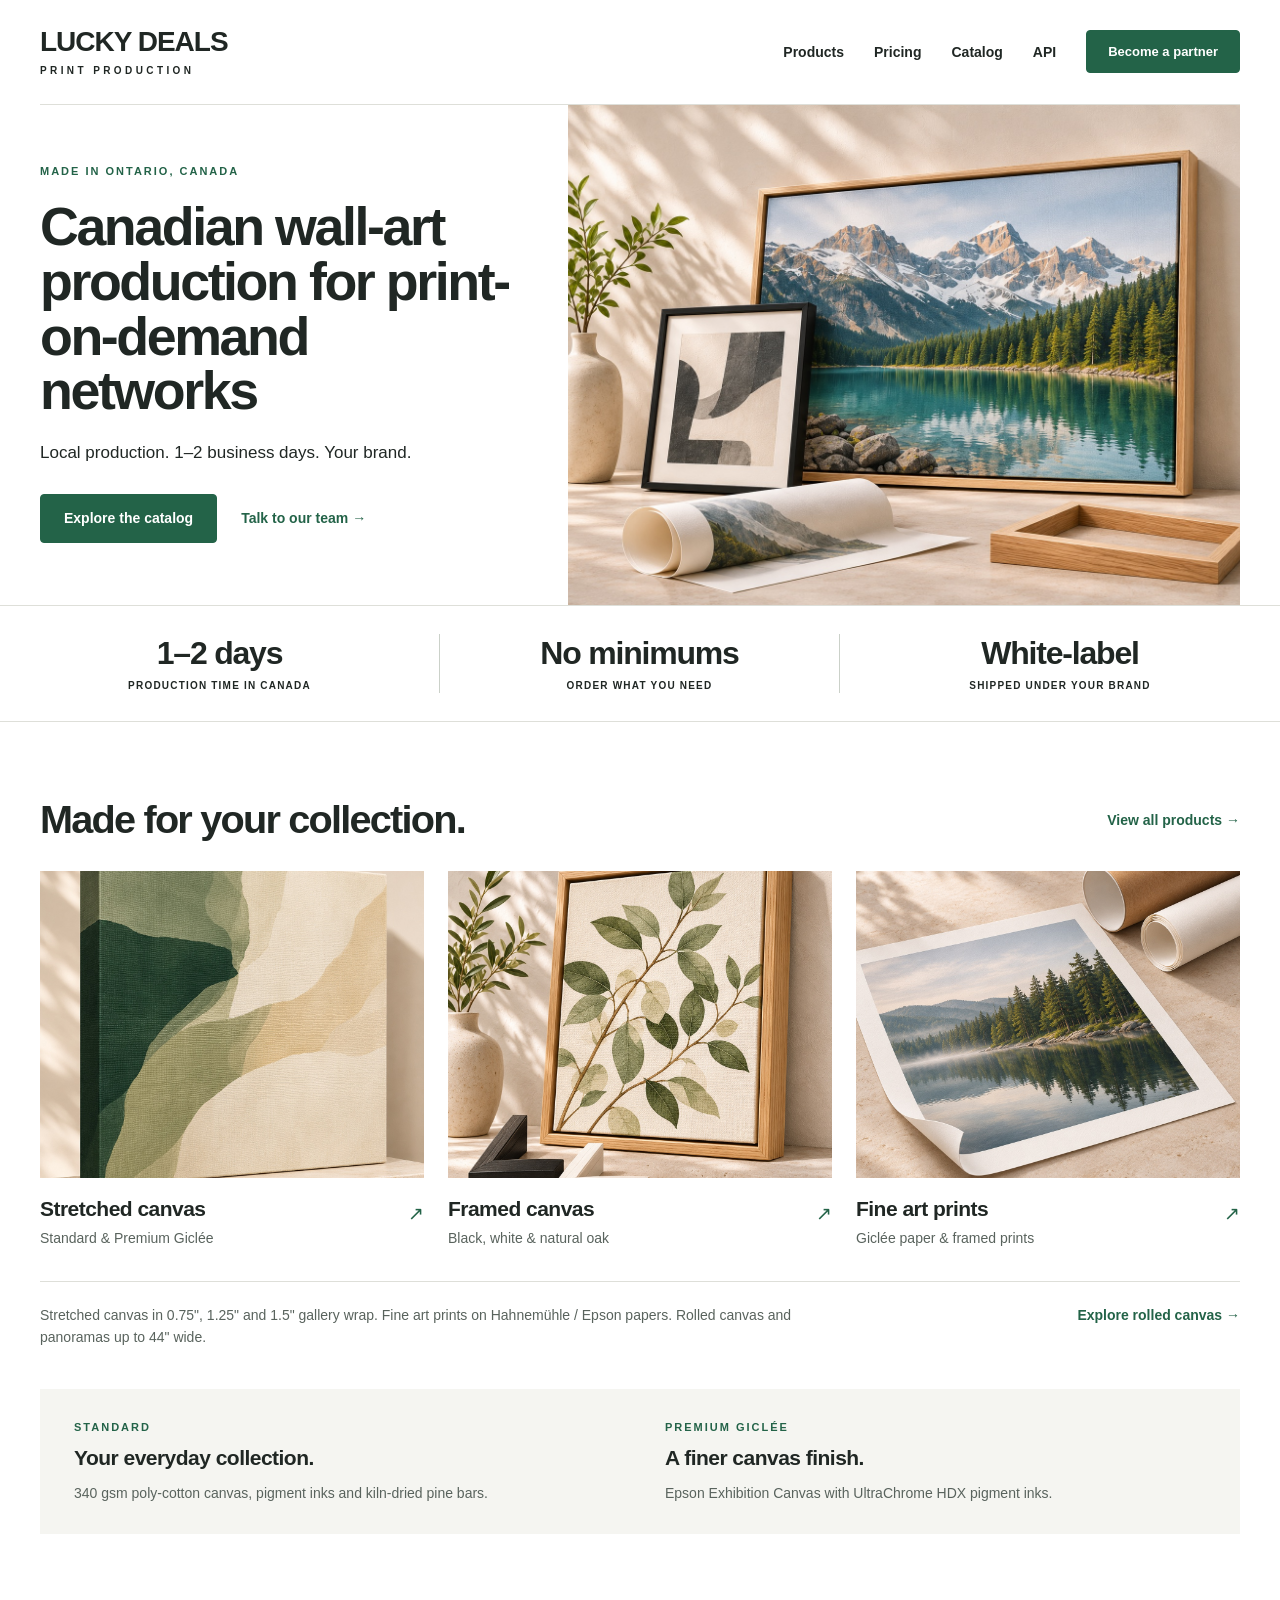
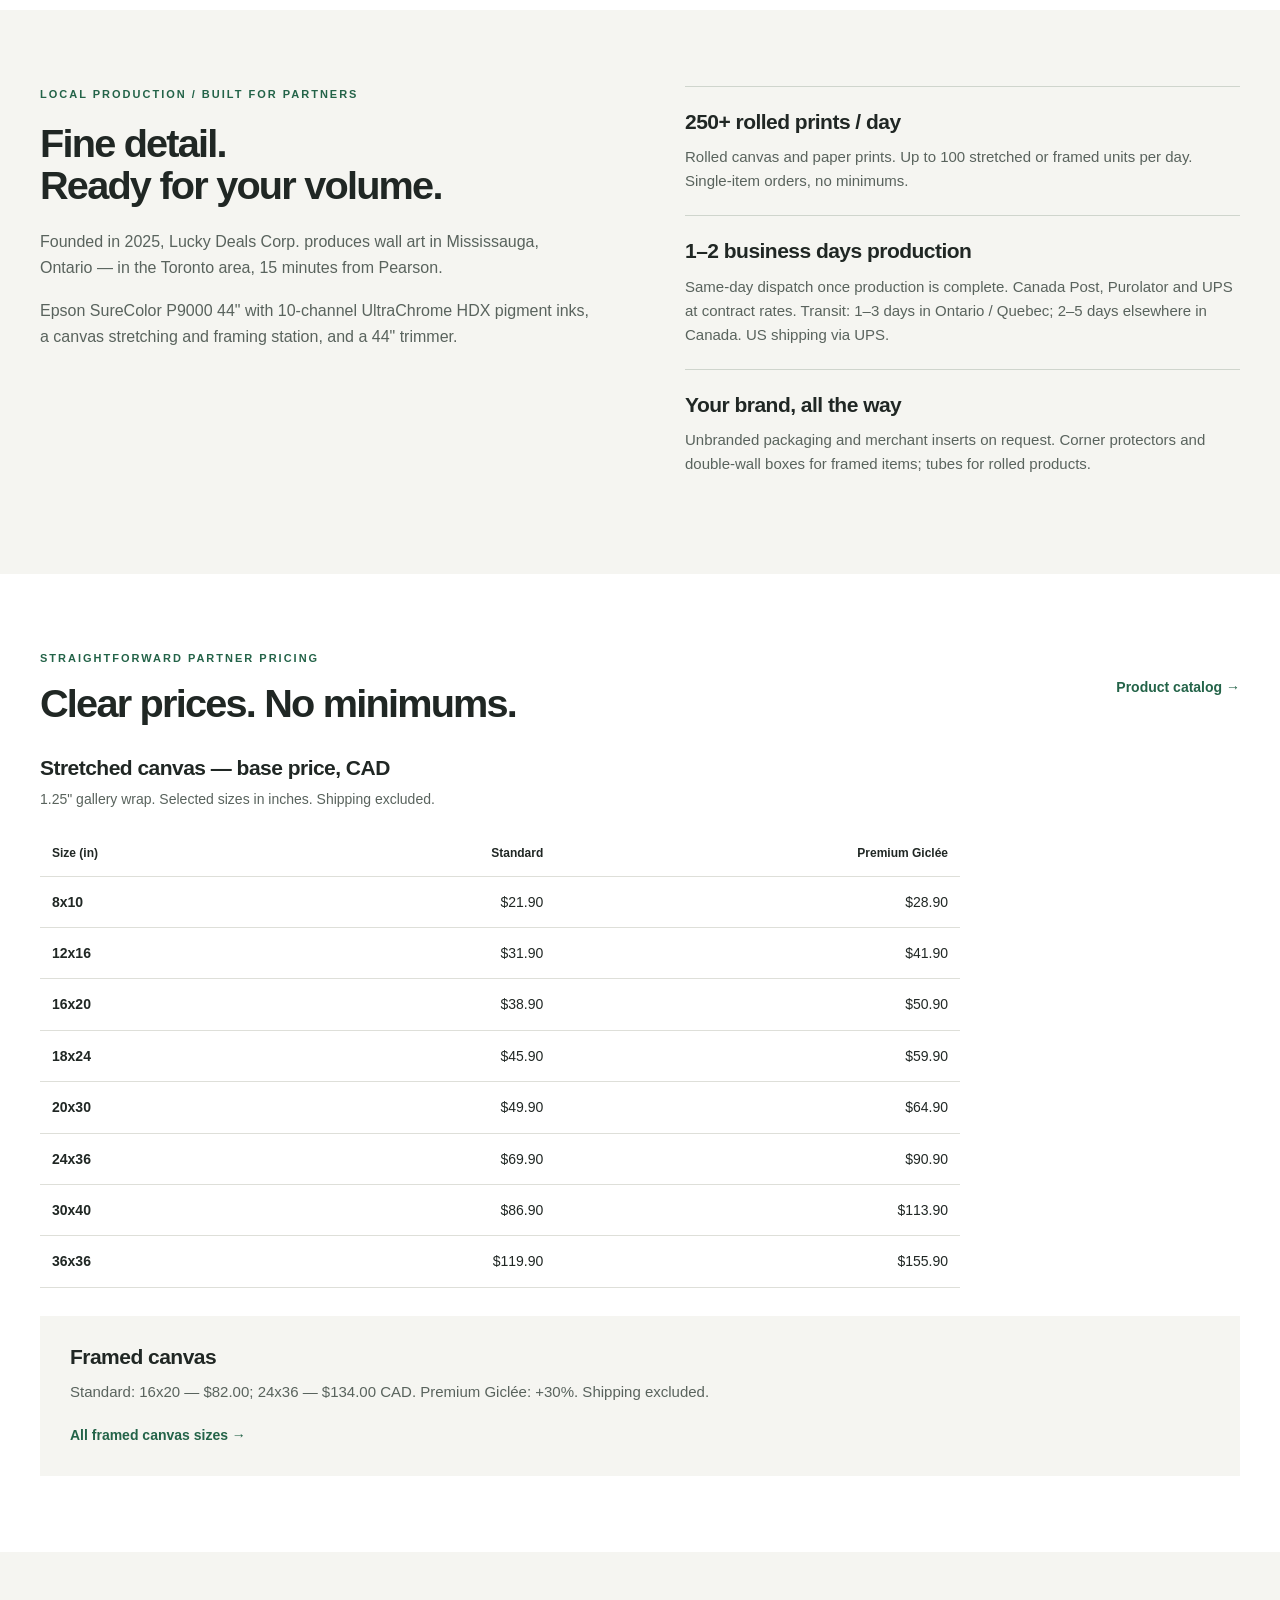
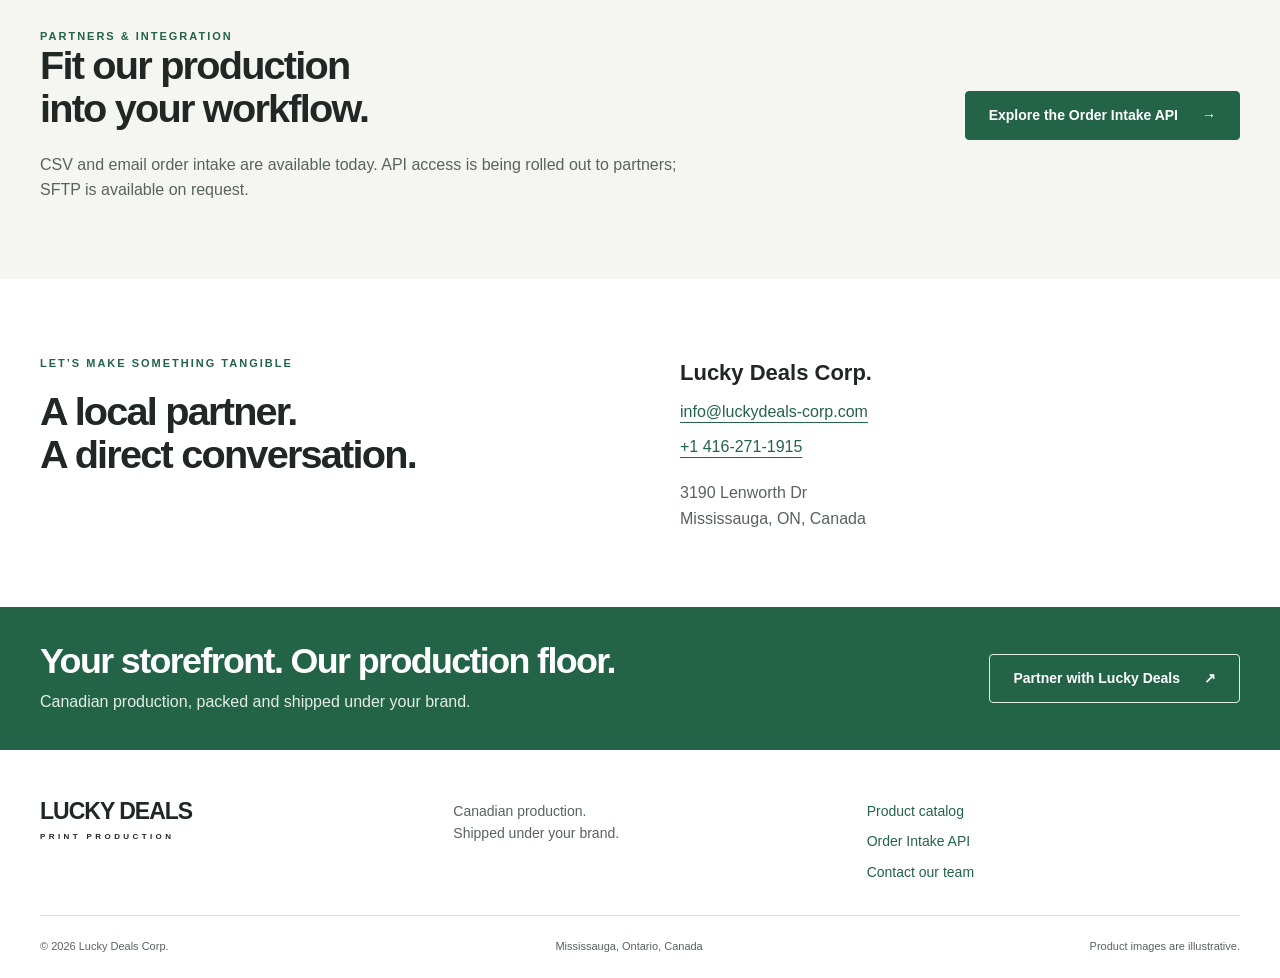
==== commit 0a9f776b: "Use company contact details without a named director" ====
--- a/index.html
+++ b/index.html
@@ -11,4 +11,4 @@
 <section class="section soft" id="production"><div class="shell operations"><div><p class="eyebrow">LOCAL PRODUCTION / BUILT FOR PARTNERS</p><h2>Fine detail.<br>Ready for your volume.</h2><p>Founded in 2025, Lucky Deals Corp. produces wall art in Mississauga, Ontario — in the Toronto area, 15 minutes from Pearson.</p><p>Epson SureColor P9000 44" with 10-channel UltraChrome HDX pigment inks, a canvas stretching and framing station, and a 44" trimmer.</p></div><div class="operation-list"><article><h3>250+ rolled prints / day</h3><p>Rolled canvas and paper prints. Up to 100 stretched or framed units per day. Single-item orders, no minimums.</p></article><article><h3>1–2 business days production</h3><p>Same-day dispatch once production is complete. Canada Post, Purolator and UPS at contract rates. Transit: 1–3 days in Ontario / Quebec; 2–5 days elsewhere in Canada. US shipping via UPS.</p></article><article><h3>Your brand, all the way</h3><p>Unbranded packaging and merchant inserts on request. Corner protectors and double-wall boxes for framed items; tubes for rolled products.</p></article></div></div></section>
 <section class="shell section" id="pricing"><div class="section-title"><div><p class="eyebrow">STRAIGHTFORWARD PARTNER PRICING</p><h2>Clear prices. No minimums.</h2></div><a class="text-link" href="/catalog/">Product catalog <span aria-hidden="true">→</span></a></div><div class="price-intro"><h3>Stretched canvas — base price, CAD</h3><p>1.25" gallery wrap. Selected sizes in inches. Shipping excluded.</p></div><div class="table-scroll home-price-table" role="region" aria-label="Stretched canvas base prices in CAD" tabindex="0"><table><caption class="sr-only">Stretched canvas base prices in CAD</caption><thead><tr><th scope="col">Size (in)</th><th scope="col">Standard</th><th scope="col">Premium Giclée</th></tr></thead><tbody><tr><th scope="row">8x10</th><td>$21.90</td><td>$28.90</td></tr><tr><th scope="row">12x16</th><td>$31.90</td><td>$41.90</td></tr><tr><th scope="row">16x20</th><td>$38.90</td><td>$50.90</td></tr><tr><th scope="row">18x24</th><td>$45.90</td><td>$59.90</td></tr><tr><th scope="row">20x30</th><td>$49.90</td><td>$64.90</td></tr><tr><th scope="row">24x36</th><td>$69.90</td><td>$90.90</td></tr><tr><th scope="row">30x40</th><td>$86.90</td><td>$113.90</td></tr><tr><th scope="row">36x36</th><td>$119.90</td><td>$155.90</td></tr></tbody></table></div><div class="framed-price"><h3>Framed canvas</h3><p>Standard: 16x20 — $82.00; 24x36 — $134.00 CAD. Premium Giclée: +30%. Shipping excluded.</p><a class="text-link" href="/catalog/#framed-canvas">All framed canvas sizes →</a></div></section>
 <section class="section soft" id="integration"><div class="shell integration"><div><p class="eyebrow">PARTNERS & INTEGRATION</p><h2>Fit our production<br>into your workflow.</h2><p>CSV and email order intake are available today. API access is being rolled out to partners; SFTP is available on request.</p></div><a class="button" href="/api.html">Explore the Order Intake API <span aria-hidden="true">→</span></a></div></section>
-<section class="section shell contact" id="contact"><div><p class="eyebrow">LET’S MAKE SOMETHING TANGIBLE</p><h2>A local partner.<br>A direct conversation.</h2></div><address><strong>Stanislav Cherveniuk</strong><span>Director, Lucky Deals Corp.</span><a href="mailto:info@luckydeals-corp.com">info@luckydeals-corp.com</a><a href="tel:+14162711915">+1 416-271-1915</a><span>3190 Lenworth Dr<br>Mississauga, ON, Canada</span></address></section><section class="partner-band"><div class="shell partner-inner"><div><h2>Your storefront. Our production floor.</h2><p>Canadian production, packed and shipped under your brand.</p></div><a class="button outline-light" href="mailto:info@luckydeals-corp.com">Partner with Lucky Deals <span aria-hidden="true">↗</span></a></div></section></main><footer class="site-footer"><div class="shell footer-top"><a class="brand" href="/">LUCKY DEALS<span>PRINT PRODUCTION</span></a><p>Canadian production.<br>Shipped under your brand.</p><div><a href="/catalog/">Product catalog</a><a href="/api.html">Order Intake API</a><a href="mailto:info@luckydeals-corp.com">Contact our team</a></div></div><div class="shell footer-bottom"><span>© 2026 Lucky Deals Corp.</span><span>Mississauga, Ontario, Canada</span><span>Product images are illustrative.</span></div></footer></body></html>
+<section class="section shell contact" id="contact"><div><p class="eyebrow">LET’S MAKE SOMETHING TANGIBLE</p><h2>A local partner.<br>A direct conversation.</h2></div><address><strong>Lucky Deals Corp.</strong><a href="mailto:info@luckydeals-corp.com">info@luckydeals-corp.com</a><a href="tel:+14162711915">+1 416-271-1915</a><span>3190 Lenworth Dr<br>Mississauga, ON, Canada</span></address></section><section class="partner-band"><div class="shell partner-inner"><div><h2>Your storefront. Our production floor.</h2><p>Canadian production, packed and shipped under your brand.</p></div><a class="button outline-light" href="mailto:info@luckydeals-corp.com">Partner with Lucky Deals <span aria-hidden="true">↗</span></a></div></section></main><footer class="site-footer"><div class="shell footer-top"><a class="brand" href="/">LUCKY DEALS<span>PRINT PRODUCTION</span></a><p>Canadian production.<br>Shipped under your brand.</p><div><a href="/catalog/">Product catalog</a><a href="/api.html">Order Intake API</a><a href="mailto:info@luckydeals-corp.com">Contact our team</a></div></div><div class="shell footer-bottom"><span>© 2026 Lucky Deals Corp.</span><span>Mississauga, Ontario, Canada</span><span>Product images are illustrative.</span></div></footer></body></html>
